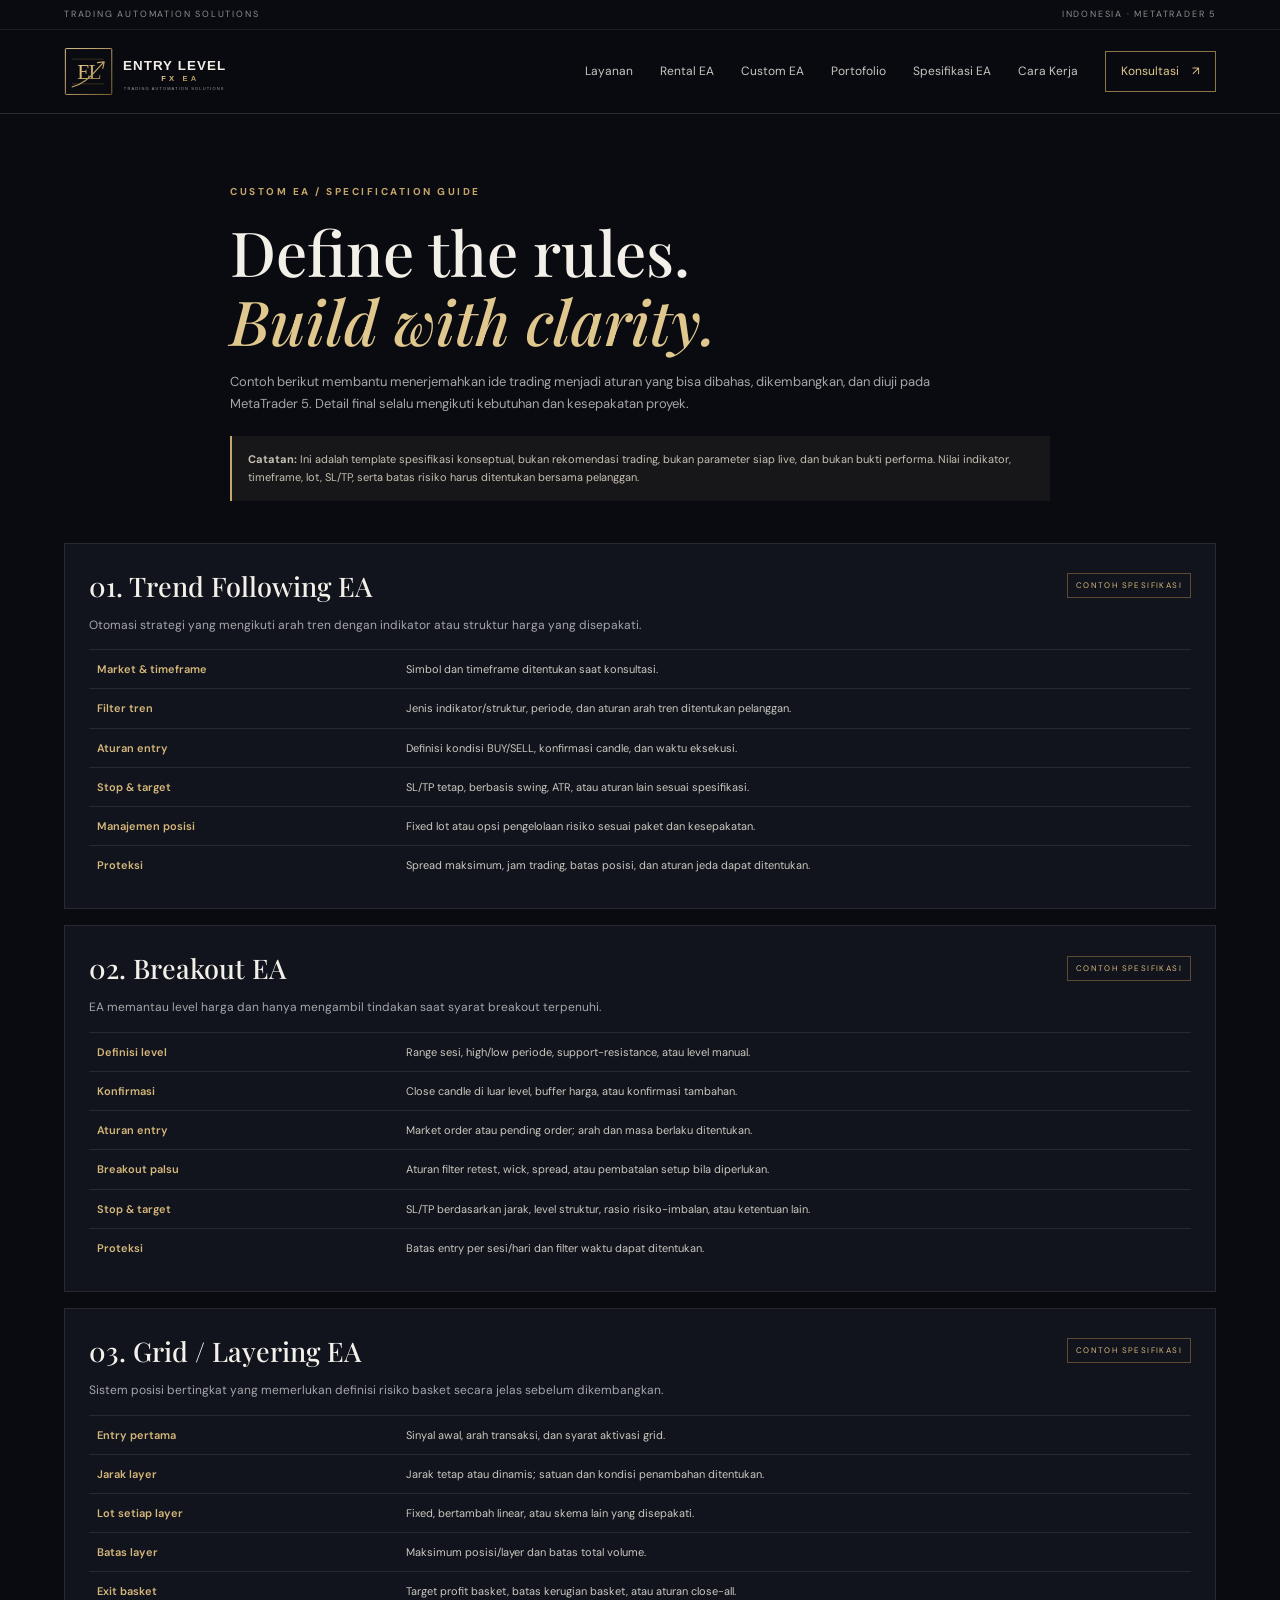
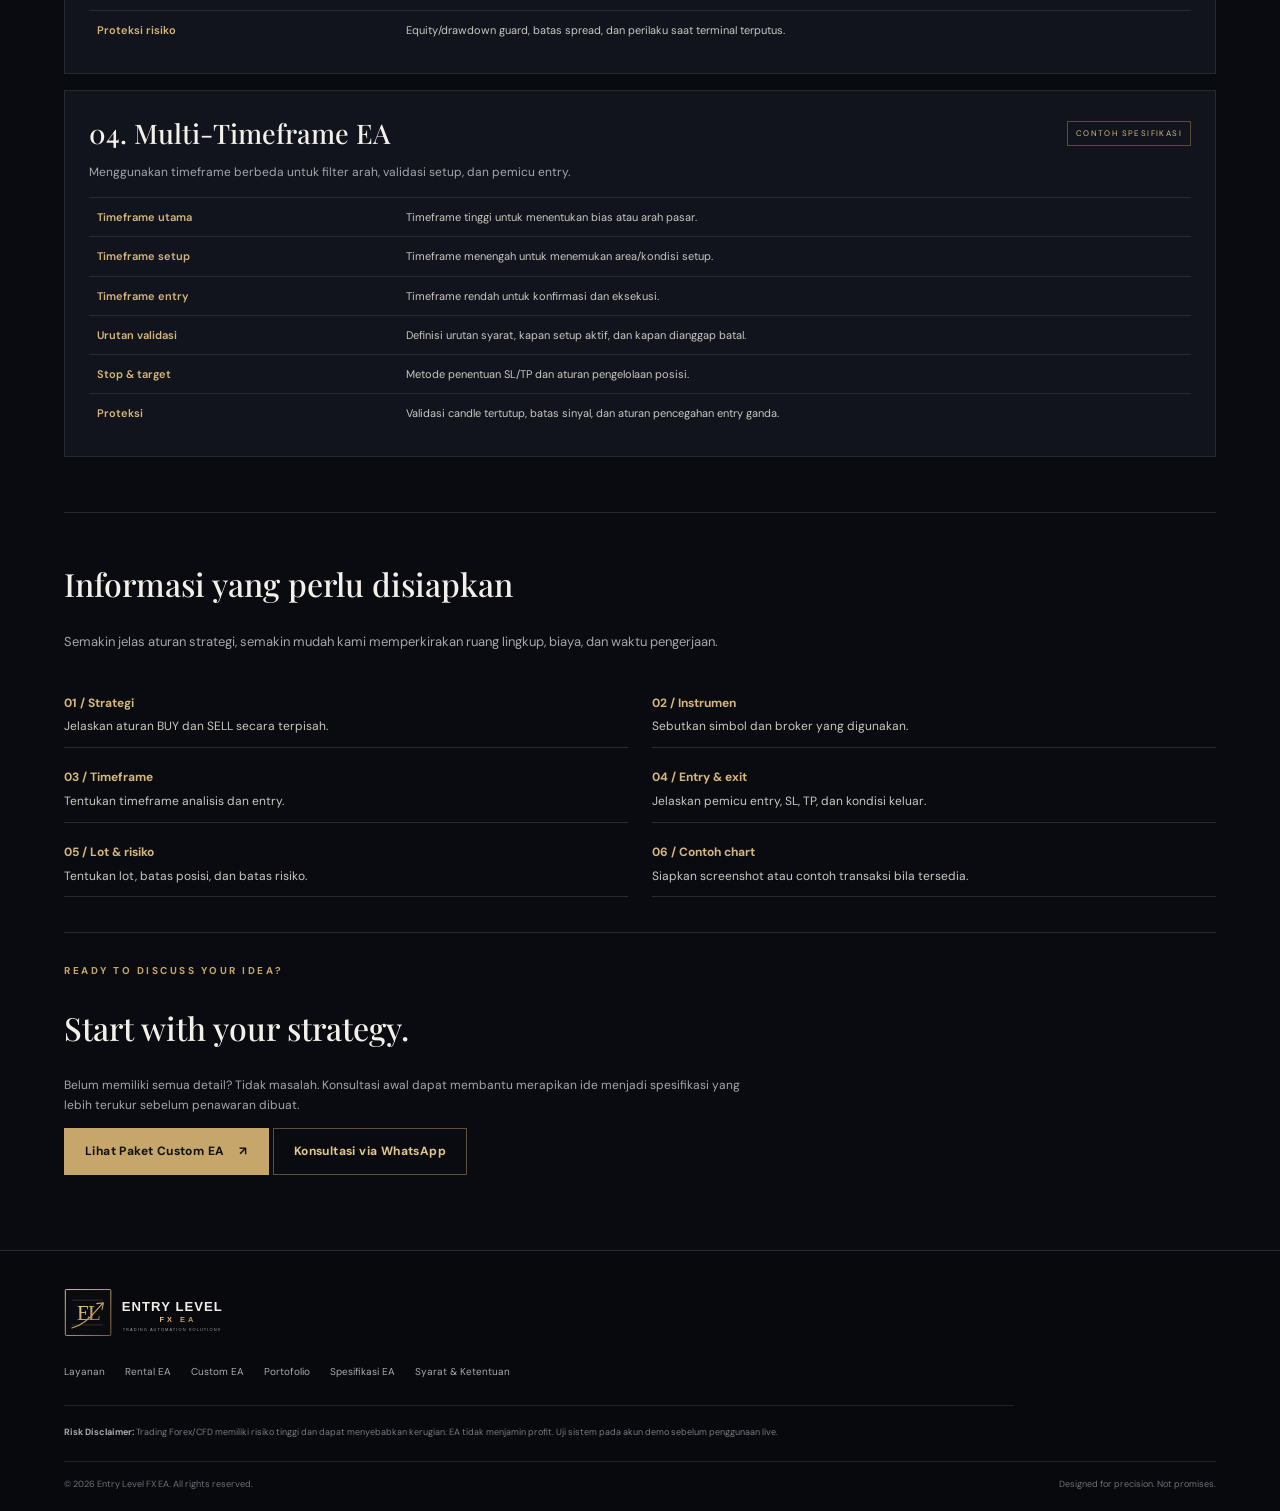
==== ea-specifications.html @ 83cc4fd0 "Add Custom EA specification guide" ====
<!doctype html>
<html lang="id">
<head>
<meta charset="utf-8"><meta name="viewport" content="width=device-width, initial-scale=1">
<meta name="theme-color" content="#0a0b10">
<title>Contoh Spesifikasi EA MT5 | Entry Level FX EA</title>
<meta name="description" content="Pelajari contoh spesifikasi strategi Expert Advisor MT5 dan informasi yang perlu disiapkan sebelum konsultasi pengembangan EA custom.">
<meta name="robots" content="index,follow">
<link rel="canonical" href="https://inioza013.github.io/entry-level-fx-ea/ea-specifications.html">
<meta property="og:title" content="Contoh Spesifikasi EA MT5 | Entry Level FX EA">
<meta property="og:description" content="Panduan ringkas menyusun aturan entry, exit, risiko, dan parameter EA custom.">
<link rel="icon" href="favicon.svg" type="image/svg+xml"><link rel="stylesheet" href="styles.css">
<style>
.spec-hero{padding:70px 0 42px;max-width:820px}.spec-hero h1{font:500 clamp(38px,5vw,62px)/1.12 "Playfair Display",serif;margin:16px 0}.spec-hero h1 em{color:var(--gold2);font-weight:500}.spec-hero p,.spec-intro p{color:var(--muted);font-size:13px;max-width:720px}
.spec-note{margin-top:22px;padding:14px 16px;border-left:2px solid var(--gold);background:#17171a;color:#c8c1b2;font-size:11px}
.spec-list{display:grid;gap:16px;padding-bottom:55px}.spec-card{border:1px solid var(--line);background:var(--panel);padding:24px}.spec-head{display:flex;justify-content:space-between;gap:12px;align-items:center;flex-wrap:wrap}.spec-head h2{font:500 27px "Playfair Display",serif;margin:0}.spec-tag{font-size:8px;letter-spacing:1.4px;border:1px solid #5c4b32;padding:5px 8px;color:#d6b77b}.spec-card>p{font-size:12px;color:var(--muted)}.spec-table{width:100%;border-collapse:collapse;margin-top:14px;font-size:11px}.spec-table th,.spec-table td{border-top:1px solid var(--line);padding:10px 8px;text-align:left;vertical-align:top}.spec-table th{width:28%;font-weight:600;color:#d6b77b}.spec-table td{color:#cbc8c0}.spec-intro{padding:22px 0 18px;border-top:1px solid var(--line)}.spec-intro h2{font:500 32px "Playfair Display",serif}.spec-check{display:grid;grid-template-columns:repeat(2,minmax(0,1fr));gap:10px 24px;padding:0 0 35px}.spec-check div{font-size:12px;color:#cbc8c0;padding:10px 0;border-bottom:1px solid var(--line)}.spec-check b{color:#d6b77b;display:block;margin-bottom:4px}.spec-cta{padding:30px 0 75px;border-top:1px solid var(--line)}.spec-cta h2{font:500 32px "Playfair Display",serif}.spec-cta p{font-size:12px;color:var(--muted);max-width:680px}
@media(max-width:680px){.spec-hero{padding:48px 0 30px}.spec-card{padding:18px}.spec-head h2{font-size:23px}.spec-check{grid-template-columns:1fr}.spec-table th{width:34%}}
</style>
</head>
<body>
<div class="topline"><span>TRADING AUTOMATION SOLUTIONS</span><span>INDONESIA · METATRADER 5</span></div>
<header class="site-header">
<a class="brand" href="index.html#home" aria-label="Entry Level FX EA home"><img class="brand-logo" src="logo.svg" alt="Entry Level FX EA — Trading Automation Solutions"></a>
<button class="menu-toggle" id="menuToggle" aria-label="Buka navigasi" aria-expanded="false">☰</button>
<nav id="mainNav"><a href="index.html#services">Layanan</a><a href="index.html#rental">Rental EA</a><a href="index.html#custom">Custom EA</a><a href="portfolio.html">Portofolio</a><a href="ea-specifications.html" aria-current="page">Spesifikasi EA</a><a href="index.html#process">Cara Kerja</a><a class="nav-cta" href="index.html#contact">Konsultasi <span>↗</span></a></nav>
</header>
<main>
<section class="section-wrap spec-hero"><div class="eyebrow">CUSTOM EA / SPECIFICATION GUIDE</div><h1>Define the rules.<br><em>Build with clarity.</em></h1><p>Contoh berikut membantu menerjemahkan ide trading menjadi aturan yang bisa dibahas, dikembangkan, dan diuji pada MetaTrader 5. Detail final selalu mengikuti kebutuhan dan kesepakatan proyek.</p><div class="spec-note"><b>Catatan:</b> Ini adalah template spesifikasi konseptual, bukan rekomendasi trading, bukan parameter siap live, dan bukan bukti performa. Nilai indikator, timeframe, lot, SL/TP, serta batas risiko harus ditentukan bersama pelanggan.</div></section>
<section class="section-wrap spec-list">
<article class="spec-card"><div class="spec-head"><h2>01. Trend Following EA</h2><span class="spec-tag">CONTOH SPESIFIKASI</span></div><p>Otomasi strategi yang mengikuti arah tren dengan indikator atau struktur harga yang disepakati.</p><table class="spec-table"><tr><th>Market & timeframe</th><td>Simbol dan timeframe ditentukan saat konsultasi.</td></tr><tr><th>Filter tren</th><td>Jenis indikator/struktur, periode, dan aturan arah tren ditentukan pelanggan.</td></tr><tr><th>Aturan entry</th><td>Definisi kondisi BUY/SELL, konfirmasi candle, dan waktu eksekusi.</td></tr><tr><th>Stop & target</th><td>SL/TP tetap, berbasis swing, ATR, atau aturan lain sesuai spesifikasi.</td></tr><tr><th>Manajemen posisi</th><td>Fixed lot atau opsi pengelolaan risiko sesuai paket dan kesepakatan.</td></tr><tr><th>Proteksi</th><td>Spread maksimum, jam trading, batas posisi, dan aturan jeda dapat ditentukan.</td></tr></table></article>
<article class="spec-card"><div class="spec-head"><h2>02. Breakout EA</h2><span class="spec-tag">CONTOH SPESIFIKASI</span></div><p>EA memantau level harga dan hanya mengambil tindakan saat syarat breakout terpenuhi.</p><table class="spec-table"><tr><th>Definisi level</th><td>Range sesi, high/low periode, support-resistance, atau level manual.</td></tr><tr><th>Konfirmasi</th><td>Close candle di luar level, buffer harga, atau konfirmasi tambahan.</td></tr><tr><th>Aturan entry</th><td>Market order atau pending order; arah dan masa berlaku ditentukan.</td></tr><tr><th>Breakout palsu</th><td>Aturan filter retest, wick, spread, atau pembatalan setup bila diperlukan.</td></tr><tr><th>Stop & target</th><td>SL/TP berdasarkan jarak, level struktur, rasio risiko-imbalan, atau ketentuan lain.</td></tr><tr><th>Proteksi</th><td>Batas entry per sesi/hari dan filter waktu dapat ditentukan.</td></tr></table></article>
<article class="spec-card"><div class="spec-head"><h2>03. Grid / Layering EA</h2><span class="spec-tag">CONTOH SPESIFIKASI</span></div><p>Sistem posisi bertingkat yang memerlukan definisi risiko basket secara jelas sebelum dikembangkan.</p><table class="spec-table"><tr><th>Entry pertama</th><td>Sinyal awal, arah transaksi, dan syarat aktivasi grid.</td></tr><tr><th>Jarak layer</th><td>Jarak tetap atau dinamis; satuan dan kondisi penambahan ditentukan.</td></tr><tr><th>Lot setiap layer</th><td>Fixed, bertambah linear, atau skema lain yang disepakati.</td></tr><tr><th>Batas layer</th><td>Maksimum posisi/layer dan batas total volume.</td></tr><tr><th>Exit basket</th><td>Target profit basket, batas kerugian basket, atau aturan close-all.</td></tr><tr><th>Proteksi risiko</th><td>Equity/drawdown guard, batas spread, dan perilaku saat terminal terputus.</td></tr></table></article>
<article class="spec-card"><div class="spec-head"><h2>04. Multi-Timeframe EA</h2><span class="spec-tag">CONTOH SPESIFIKASI</span></div><p>Menggunakan timeframe berbeda untuk filter arah, validasi setup, dan pemicu entry.</p><table class="spec-table"><tr><th>Timeframe utama</th><td>Timeframe tinggi untuk menentukan bias atau arah pasar.</td></tr><tr><th>Timeframe setup</th><td>Timeframe menengah untuk menemukan area/kondisi setup.</td></tr><tr><th>Timeframe entry</th><td>Timeframe rendah untuk konfirmasi dan eksekusi.</td></tr><tr><th>Urutan validasi</th><td>Definisi urutan syarat, kapan setup aktif, dan kapan dianggap batal.</td></tr><tr><th>Stop & target</th><td>Metode penentuan SL/TP dan aturan pengelolaan posisi.</td></tr><tr><th>Proteksi</th><td>Validasi candle tertutup, batas sinyal, dan aturan pencegahan entry ganda.</td></tr></table></article>
</section>
<section class="section-wrap spec-intro"><h2>Informasi yang perlu disiapkan</h2><p>Semakin jelas aturan strategi, semakin mudah kami memperkirakan ruang lingkup, biaya, dan waktu pengerjaan.</p></section>
<section class="section-wrap spec-check"><div><b>01 / Strategi</b>Jelaskan aturan BUY dan SELL secara terpisah.</div><div><b>02 / Instrumen</b>Sebutkan simbol dan broker yang digunakan.</div><div><b>03 / Timeframe</b>Tentukan timeframe analisis dan entry.</div><div><b>04 / Entry & exit</b>Jelaskan pemicu entry, SL, TP, dan kondisi keluar.</div><div><b>05 / Lot & risiko</b>Tentukan lot, batas posisi, dan batas risiko.</div><div><b>06 / Contoh chart</b>Siapkan screenshot atau contoh transaksi bila tersedia.</div></section>
<section class="section-wrap spec-cta"><div class="eyebrow">READY TO DISCUSS YOUR IDEA?</div><h2>Start with your strategy.</h2><p>Belum memiliki semua detail? Tidak masalah. Konsultasi awal dapat membantu merapikan ide menjadi spesifikasi yang lebih terukur sebelum penawaran dibuat.</p><a class="button button-gold" href="index.html#custom">Lihat Paket Custom EA <span>↗</span></a> <a class="button button-outline" href="https://wa.me/6289532869545?text=Halo%20Entry%20Level%20FX%20EA%2C%20saya%20ingin%20konsultasi%20spesifikasi%20Custom%20EA." target="_blank" rel="noopener">Konsultasi via WhatsApp</a></section>
</main>
<footer class="site-footer"><div class="footer-brand"><img class="footer-logo" src="logo.svg" alt="Entry Level FX EA"></div><div class="footer-links"><a href="index.html#services">Layanan</a><a href="index.html#rental">Rental EA</a><a href="index.html#custom">Custom EA</a><a href="portfolio.html">Portofolio</a><a href="ea-specifications.html">Spesifikasi EA</a><a href="terms.html">Syarat &amp; Ketentuan</a></div><p class="risk-disclaimer"><b>Risk Disclaimer:</b> Trading Forex/CFD memiliki risiko tinggi dan dapat menyebabkan kerugian. EA tidak menjamin profit. Uji sistem pada akun demo sebelum penggunaan live.</p><div class="footer-bottom"><span>© <span id="year"></span> Entry Level FX EA. All rights reserved.</span><span>Designed for precision. Not promises.</span></div></footer>
<script src="script.js"></script>
</body></html>
---- styles.css ----
@import url('https://fonts.googleapis.com/css2?family=DM+Sans:wght@400;500;600;700&family=Playfair+Display:ital,wght@0,500;0,600;0,700;1,500;1,600&display=swap');
:root{--bg:#0a0b10;--panel:#11141c;--panel2:#151923;--text:#f3f0e9;--muted:#a6a6aa;--gold:#c6a66a;--gold2:#e0c78e;--line:#282a32;--white:#fff;--max:1180px}
*{box-sizing:border-box}html{scroll-behavior:smooth;scroll-padding-top:95px}body{margin:0;background:var(--bg);color:var(--text);font-family:"DM Sans",Arial,sans-serif;line-height:1.65}a{color:inherit;text-decoration:none}.topline{height:30px;padding:0 max(5vw,24px);display:flex;justify-content:space-between;align-items:center;border-bottom:1px solid #1d1e24;color:#8d8d92;font-size:9px;letter-spacing:1.8px}.site-header{height:84px;display:flex;align-items:center;justify-content:space-between;padding:0 max(5vw,24px);border-bottom:1px solid var(--line);position:sticky;top:0;background:rgba(10,11,16,.93);backdrop-filter:blur(14px);z-index:50}.brand{display:flex;align-items:center;gap:12px}.brand-mark{width:42px;height:42px;border:1px solid var(--gold);display:grid;place-items:center;color:var(--gold2);font-family:"Playfair Display",serif;font-size:21px}.brand-name{display:flex;flex-direction:column;line-height:1.2;letter-spacing:1.4px}.brand-name strong{font-size:13px}.brand-name small{font-size:10px;color:var(--gold);letter-spacing:3px;margin-top:4px}.site-header nav{display:flex;align-items:center;gap:27px;font-size:12px;color:#c7c5c0}.site-header nav a:hover{color:var(--gold2)}.nav-cta{border:1px solid #8c744b;padding:10px 15px;color:var(--gold2)!important}.nav-cta span{margin-left:10px}.menu-toggle{display:none;background:none;border:1px solid var(--line);color:var(--gold);font-size:22px;padding:6px 11px}.section-wrap{width:min(var(--max),90%);margin:0 auto}.hero{min-height:610px;display:grid;grid-template-columns:1.02fr .98fr;align-items:center;gap:30px;padding:65px 0 72px}.eyebrow{font-size:10px;letter-spacing:2.5px;color:var(--gold);font-weight:700}.eyebrow-line{display:inline-block;width:26px;height:1px;background:var(--gold);vertical-align:middle;margin-right:10px}.hero h1,.section-heading h2,.custom-copy h2,.contact-cta h2{font-family:"Playfair Display",serif;font-weight:500;letter-spacing:-1.5px;line-height:1.12}.hero h1{font-size:clamp(48px,6vw,76px);margin:24px 0}.hero h1 em,.section-heading h2 em,.custom-copy h2 em,.contact-cta h2 em{color:var(--gold2);font-weight:500}.hero-lead{color:#b5b5ba;max-width:500px;font-size:16px}.hero-actions{display:flex;gap:13px;margin:30px 0}.button{display:inline-flex;align-items:center;justify-content:center;gap:15px;padding:13px 20px;font-size:12px;font-weight:700;letter-spacing:.4px;border:1px solid transparent;cursor:pointer;transition:.2s}.button:hover{transform:translateY(-2px)}.button-gold{background:var(--gold);color:#111}.button-gold:hover{background:var(--gold2)}.button-outline{border-color:#5e5038;color:var(--gold2);background:transparent}.button-outline:hover{border-color:var(--gold)}.hero-footnote{font-size:10px;color:#8e8f95;letter-spacing:.4px}.status-dot{display:inline-block;width:7px;height:7px;border-radius:50%;background:#7da58b;margin-right:7px}.hero-art{position:relative;min-height:400px;display:grid;place-items:center}.art-glow{position:absolute;width:360px;height:360px;background:radial-gradient(circle,rgba(198,166,106,.12),transparent 70%);filter:blur(8px)}.chart-card{width:100%;max-width:520px;position:relative;border:1px solid #33323a;background:linear-gradient(145deg,#141720,#0d1016);padding:22px 24px;box-shadow:0 25px 80px #0008;transform:rotate(-1deg)}.chart-top,.chart-bottom{display:flex;justify-content:space-between;font-size:8px;letter-spacing:1.5px;color:#8c8e95}.chart-live{color:#8ea990}.chart-value{font-size:22px;margin:15px 0 0;font-family:"Playfair Display",serif}.chart-value b{float:right;font-size:11px;color:var(--gold);font-family:"DM Sans",sans-serif}.chart-svg{width:100%;margin:10px 0}.grid-lines{stroke:#282b33;stroke-width:1}.chart-bottom{border-top:1px solid #2b2d35;padding-top:12px}.floating-note{position:absolute;bottom:35px;left:-18px;background:#171a22;border:1px solid #38343a;padding:13px 16px;display:flex;gap:12px;align-items:center;box-shadow:0 15px 40px #0007}.note-icon{color:var(--gold);font-size:22px}.floating-note b,.floating-note small{display:block}.floating-note b{font-size:11px}.floating-note small{font-size:9px;color:#9a9ba2}.hero-index{position:absolute;right:8px;top:-24px;z-index:3;padding:6px 10px;font-size:9px;line-height:1.4;letter-spacing:2px;color:#b9a47d;background:rgba(17,20,28,.96);border:1px solid #38343a;border-radius:2px;}.trust-strip{display:flex;justify-content:center;gap:clamp(25px,7vw,90px);padding:23px 20px;border-top:1px solid var(--line);border-bottom:1px solid var(--line);font-size:11px;color:#c1bdb5;letter-spacing:.6px}.trust-strip span{color:var(--gold);margin-right:9px}.section{padding:100px 0}.section-heading{display:flex;justify-content:space-between;align-items:end;gap:35px;margin-bottom:40px}.section-heading h2,.custom-copy h2,.contact-cta h2{font-size:clamp(38px,4.5vw,56px);margin:15px 0 0}.section-heading>p{max-width:390px;color:var(--muted);font-size:13px;margin:0 0 8px}.service-grid{display:grid;grid-template-columns:1fr 1fr;gap:18px}.service-card{position:relative;background:var(--panel);border:1px solid var(--line);padding:32px;min-height:360px}.service-card.featured{border-color:#66553b;background:linear-gradient(140deg,#171923,#11141b)}.card-number{font-size:9px;color:var(--gold);letter-spacing:2px}.service-icon{position:absolute;right:30px;top:25px;color:var(--gold);font-size:25px}.service-card h3{font-family:"Playfair Display",serif;font-size:28px;font-weight:500;margin:25px 0 10px}.service-card p{color:var(--muted);font-size:13px;max-width:450px}.service-card ul{padding-left:18px;color:#c8c7c2;font-size:12px;line-height:2}.service-card li::marker{color:var(--gold)}.text-link{display:inline-block;color:var(--gold2);font-size:11px;margin-top:14px}.text-link span{margin-left:10px}.rental-section{padding-top:60px}.product-card{display:grid;grid-template-columns:.9fr 1.1fr;border:1px solid var(--line);background:var(--panel)}.product-visual{min-height:350px;position:relative;overflow:hidden;background:radial-gradient(ellipse at 50% 45%,#332c1d 0,#171720 35%,#0d1017 75%);display:flex;flex-direction:column;justify-content:space-between;padding:25px}.product-label,.product-caption{font-size:9px;letter-spacing:2px;color:#bda16b}.product-symbol{font-family:"Playfair Display",serif;font-size:clamp(45px,6vw,70px);color:#e3d2ae;position:absolute;top:38%;left:50%;transform:translate(-50%,-50%);white-space:nowrap}.product-symbol span{font-size:.45em;color:var(--gold);letter-spacing:3px}.product-gridline{position:absolute;inset:20% 0;background:repeating-linear-gradient(0deg,transparent,transparent 39px,#ffffff09 40px),repeating-linear-gradient(90deg,transparent,transparent 39px,#ffffff08 40px)}.product-info{padding:35px}.product-status{font-size:9px;letter-spacing:1.8px;color:#b7a17a}.gold-dot{background:var(--gold)}.product-info h3{font-family:"Playfair Display",serif;font-size:31px;font-weight:500;line-height:1.15;margin:15px 0 6px}.product-version{font-size:9px;letter-spacing:1.8px;color:var(--gold)}.product-info>p:not(.product-version){color:var(--muted);font-size:13px}.feature-tags{display:flex;flex-wrap:wrap;gap:7px;margin:20px 0}.feature-tags span{border:1px solid #38333a;padding:5px 8px;font-size:8px;letter-spacing:1px;color:#c9b78e}.product-note{border-left:2px solid var(--gold);padding:9px 12px;background:#1b1a1a;color:#c7b99b;font-size:10px;margin:18px 0}.catalog-note{display:flex;gap:15px;align-items:center;border:1px dashed #38343a;padding:18px 22px;margin-top:18px}.catalog-note>span{font-size:25px;color:var(--gold)}.catalog-note b{font-size:12px}.catalog-note p{margin:3px 0 0;font-size:11px;color:var(--muted)}.custom-section{padding-top:70px}.custom-panel{display:grid;grid-template-columns:1.2fr .8fr;background:linear-gradient(125deg,#171922,#101219);border:1px solid #35313a}.custom-copy{padding:45px}.custom-copy h2{margin-bottom:20px}.custom-copy>p{color:var(--muted);font-size:13px;max-width:500px}.custom-points{font-size:11px;line-height:2.4;color:#d1cdc4;margin:25px 0}.custom-points span{color:var(--gold);margin-right:8px}.custom-side{padding:40px;border-left:1px solid #34313a;background:#0e1118}.side-label{font-size:9px;letter-spacing:2px;color:var(--gold);margin-bottom:25px}.process-mini{display:flex;align-items:center;gap:15px;border-bottom:1px solid #292b33;padding:17px 0}.process-mini>span{font-family:"Playfair Display",serif;font-size:20px;color:var(--gold)}.process-mini b,.process-mini small{display:block}.process-mini b{font-size:12px}.process-mini small{font-size:10px;color:#92939a}.brief-box{margin-top:22px;padding:35px;background:#11141c;border:1px solid var(--line);display:grid;grid-template-columns:.8fr 1.2fr;gap:30px}.brief-box h3{font-family:"Playfair Display",serif;font-size:27px;font-weight:500;margin:12px 0}.brief-box p{font-size:11px;color:var(--muted)}form{display:grid;grid-template-columns:1fr 1fr;gap:13px}label{display:flex;flex-direction:column;gap:6px;font-size:10px;color:#c8c5bd;letter-spacing:.4px}.full{grid-column:1/-1}input,select,textarea{width:100%;background:#0a0c12;border:1px solid #30323b;padding:11px;color:#eee;font:inherit;font-size:12px;border-radius:0}input:focus,select:focus,textarea:focus{outline:1px solid var(--gold)}textarea{resize:vertical}.steps-grid{display:grid;grid-template-columns:repeat(4,1fr);border:1px solid var(--line)}.steps-grid>div{padding:25px;border-right:1px solid var(--line)}.steps-grid>div:last-child{border-right:0}.steps-grid span{font-size:10px;color:var(--gold);letter-spacing:2px}.steps-grid h3{font-family:"Playfair Display",serif;font-size:23px;font-weight:500;margin:15px 0 5px}.steps-grid p{font-size:11px;color:var(--muted)}.faq-section{padding-top:70px}.faq-list{border-top:1px solid var(--line)}details{border-bottom:1px solid var(--line);padding:17px 0}summary{cursor:pointer;list-style:none;display:flex;justify-content:space-between;font-size:13px}summary::-webkit-details-marker{display:none}summary span{color:var(--gold);font-size:20px}details p{color:var(--muted);font-size:12px;max-width:760px}.contact-cta{text-align:center;padding:75px 20px;margin-bottom:70px;border:1px solid #4a3e2c;background:radial-gradient(ellipse at center,#1b1a18,#0e1016 65%)}.contact-cta h2{margin:15px 0}.contact-cta p{font-size:13px;color:var(--muted);margin:20px auto 25px}.contact-small{font-size:9px;color:#777982;margin-top:15px}.site-footer{padding:35px max(5vw,24px) 20px;border-top:1px solid var(--line);background:#08090d}.footer-brand{display:flex;align-items:center;gap:12px}.footer-brand b,.footer-brand small{display:block}.footer-brand b{font-size:12px;letter-spacing:1px}.footer-brand small{font-size:8px;letter-spacing:2px;color:var(--gold);margin-top:4px}.footer-links{display:flex;gap:20px;font-size:10px;color:#aaa;margin:25px 0}.risk-disclaimer{max-width:950px;font-size:9px;color:#777b84;line-height:1.8;border-top:1px solid #202127;padding-top:18px}.risk-disclaimer b{color:#aaa}.footer-bottom{display:flex;justify-content:space-between;border-top:1px solid #202127;padding-top:15px;margin-top:20px;font-size:9px;color:#6e7078}
@media(max-width:900px){.site-header nav{gap:15px}.site-header nav a{font-size:11px}.hero{grid-template-columns:1fr;padding:55px 0}.hero-art{min-height:330px}.hero-copy{max-width:650px}.section-heading{align-items:start;flex-direction:column}.section-heading>p{max-width:650px}.custom-panel{grid-template-columns:1fr}.custom-side{border-left:0;border-top:1px solid #34313a}.brief-box{grid-template-columns:1fr}.product-card{grid-template-columns:1fr}.product-visual{min-height:260px}}
@media(max-width:680px){.topline{font-size:7px;letter-spacing:1px}.site-header{height:72px}.menu-toggle{display:block}.site-header nav{display:none;position:absolute;top:71px;left:0;right:0;padding:18px 5%;background:#0d0f15;border-bottom:1px solid var(--line);flex-direction:column;align-items:stretch;gap:0}.site-header nav.open{display:flex}.site-header nav a{padding:12px 0;border-bottom:1px solid #22242b}.nav-cta{margin-top:8px;text-align:center}.hero h1{font-size:48px}.hero{padding-top:45px}.hero-art{min-height:280px}.chart-card{padding:14px}.floating-note{left:0;bottom:15px}.trust-strip{flex-direction:column;gap:8px;padding:18px 7%;font-size:10px}.section{padding:65px 0}.service-grid{grid-template-columns:1fr}.service-card{padding:25px}.product-info{padding:25px}.product-info h3{font-size:26px}.custom-copy,.custom-side{padding:28px}.brief-box{padding:25px}form{grid-template-columns:1fr}.steps-grid{grid-template-columns:1fr 1fr}.steps-grid>div{border-bottom:1px solid var(--line)}.steps-grid>div:nth-child(2){border-right:0}.steps-grid>div:nth-child(3){border-bottom:0}.steps-grid>div:nth-child(4){border-bottom:0;border-right:0}.contact-cta{margin-bottom:45px}.footer-links{flex-wrap:wrap}.footer-bottom{flex-direction:column;gap:8px}.section-heading h2,.custom-copy h2,.contact-cta h2{font-size:40px}}


/* Hero chart alignment refinement */
.hero-art{
  min-width:0;
  padding:10px 8px 18px;
}
.chart-card{
  width:100%;
  max-width:520px;
  min-height:390px;
  display:flex;
  flex-direction:column;
  justify-content:space-between;
  transform:none;
  padding:24px 26px;
  margin:0 auto;
}
.chart-value{margin:16px 0 4px}
.chart-svg{
  display:block;
  width:100%;
  height:auto;
  max-height:235px;
  margin:8px 0 12px;
}
.chart-bottom{margin-top:auto}
.floating-note{
  left:0;
  bottom:4px;
}
.hero-index{right:8px;top:-20px}
@media(max-width:900px){
  .hero-art{max-width:620px;width:100%;margin:0 auto;padding:8px 10px 20px}
  .chart-card{min-height:360px}
}
@media(max-width:680px){
  .hero-art{min-height:300px;padding:8px 0 24px}
  .chart-card{min-height:300px;padding:16px}
  .chart-svg{max-height:170px}
  .floating-note{left:0;bottom:0;padding:10px 12px}
  .hero-index{right:8px;top:-16px}
}


/* Brand logo assets */
.brand-logo{display:block;width:250px;max-width:100%;height:auto}
.footer-logo{display:block;width:245px;max-width:100%;height:auto}
@media(max-width:680px){
  .brand-logo{width:205px}
  .footer-logo{width:220px}
}


/* Custom EA package pricing — scoped to the Custom EA section */
.custom-pricing-intro{margin:55px 0 22px}
.custom-pricing-intro h3{font-family:"Playfair Display",serif;font-size:clamp(25px,3vw,34px);font-weight:500;margin:10px 0}
.custom-pricing-intro>p{max-width:650px;color:var(--muted);font-size:12px;margin:0}
.custom-pricing{display:grid;grid-template-columns:repeat(3,minmax(0,1fr));gap:14px;align-items:stretch}
.pricing-card{position:relative;display:flex;flex-direction:column;padding:27px 24px;background:var(--panel);border:1px solid var(--line);min-width:0}
.pricing-card.pricing-featured{border-color:#8c744b;background:linear-gradient(150deg,#1a1b22,#11141b)}
.pricing-popular{position:absolute;right:18px;top:17px;font-size:8px;letter-spacing:1.4px;color:var(--gold2);border:1px solid #66553b;padding:5px 7px}
.pricing-card h3{font-family:"Playfair Display",serif;font-size:25px;font-weight:500;margin:18px 0 5px}
.pricing-description{font-size:11px;color:var(--muted);min-height:48px;margin:0}
.pricing-price{font-family:"Playfair Display",serif;font-size:clamp(25px,2.4vw,34px);color:var(--gold2);margin-top:20px;white-space:nowrap}
.pricing-period{font-size:8px;letter-spacing:1.5px;color:#92939a;border-bottom:1px solid var(--line);padding:0 0 17px;margin-top:3px}
.pricing-card ul{padding-left:17px;margin:18px 0 25px;color:#c8c7c2;font-size:10px;line-height:1.9;flex:1}
.pricing-card li::marker{color:var(--gold)}
.pricing-card .button{width:100%;margin-top:auto}
.custom-pricing-note{margin-top:15px;padding:14px 17px;border-left:2px solid var(--gold);background:#17171a}
.custom-pricing-note b{font-size:10px;color:#d7c39b}
.custom-pricing-note p{font-size:10px;color:var(--muted);margin:4px 0 0}
@media(max-width:900px){.custom-pricing{grid-template-columns:1fr}.pricing-description{min-height:0}.pricing-card{padding:27px}}
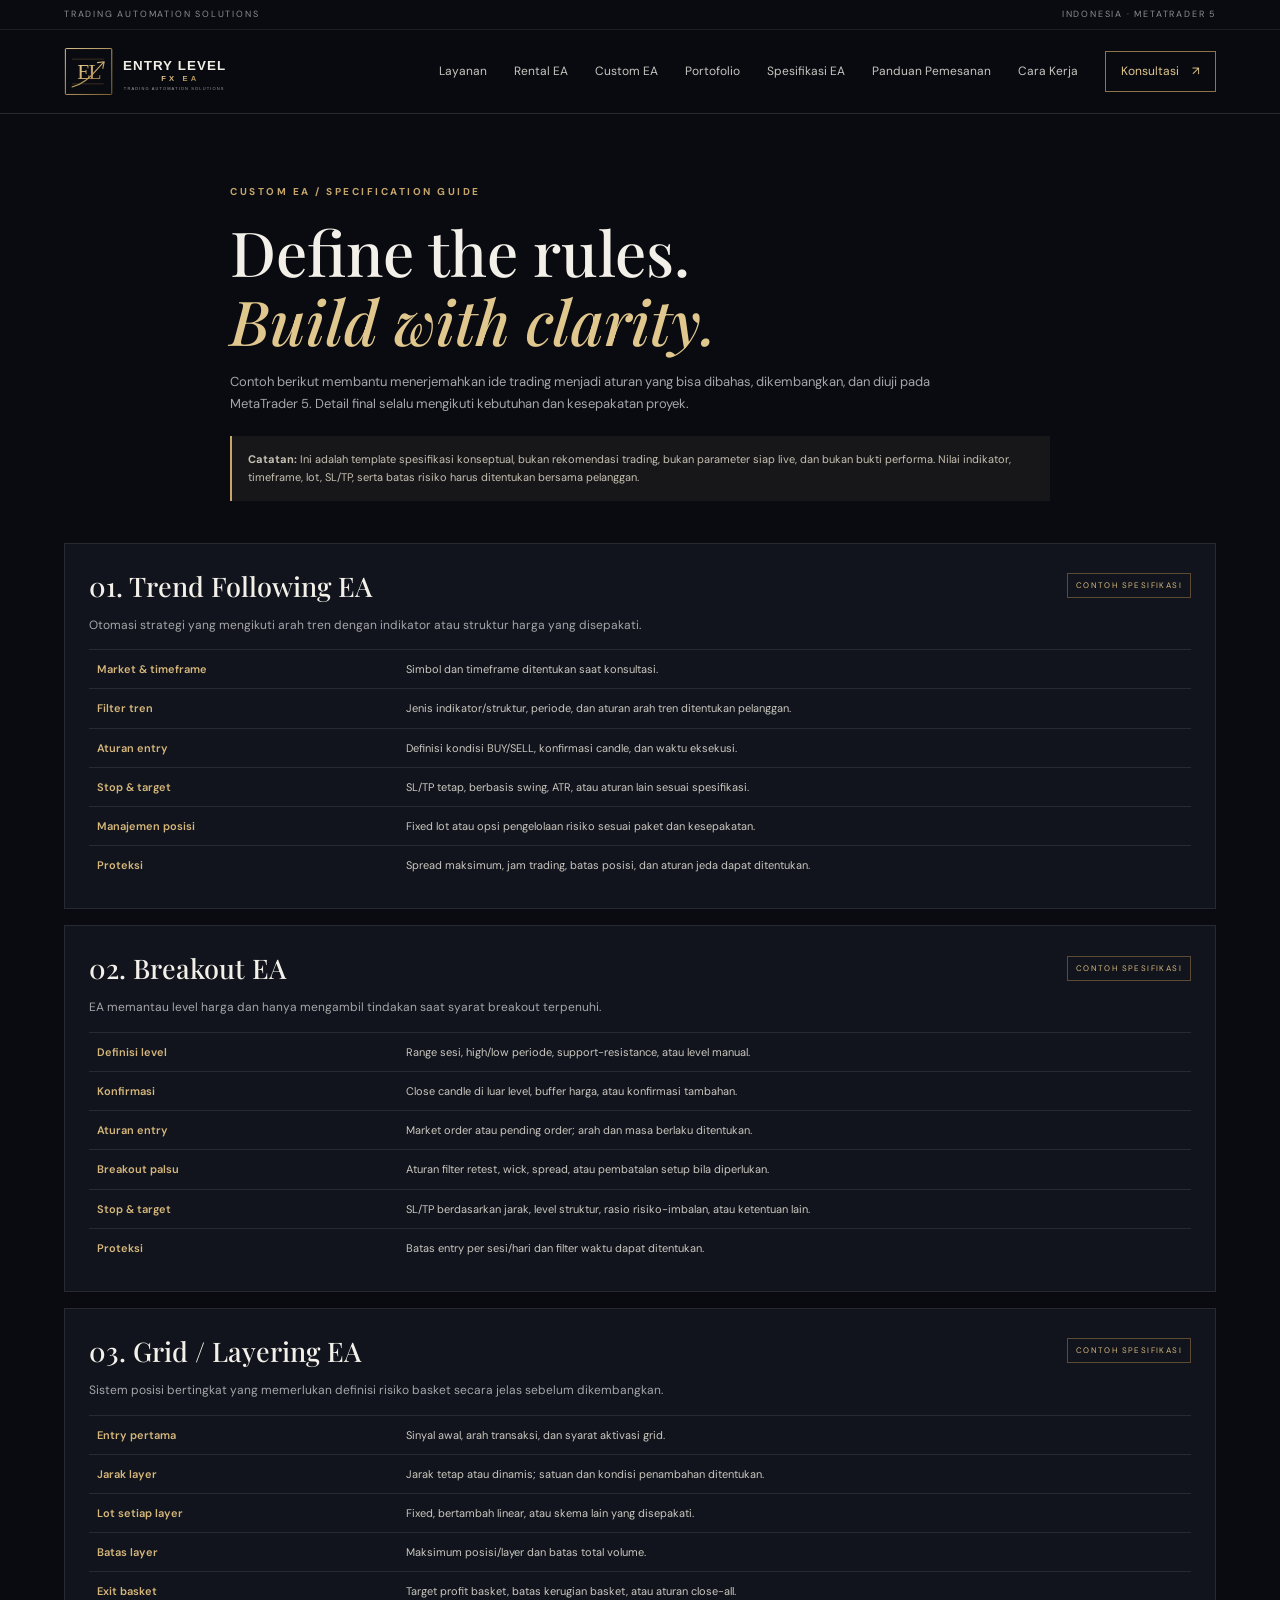
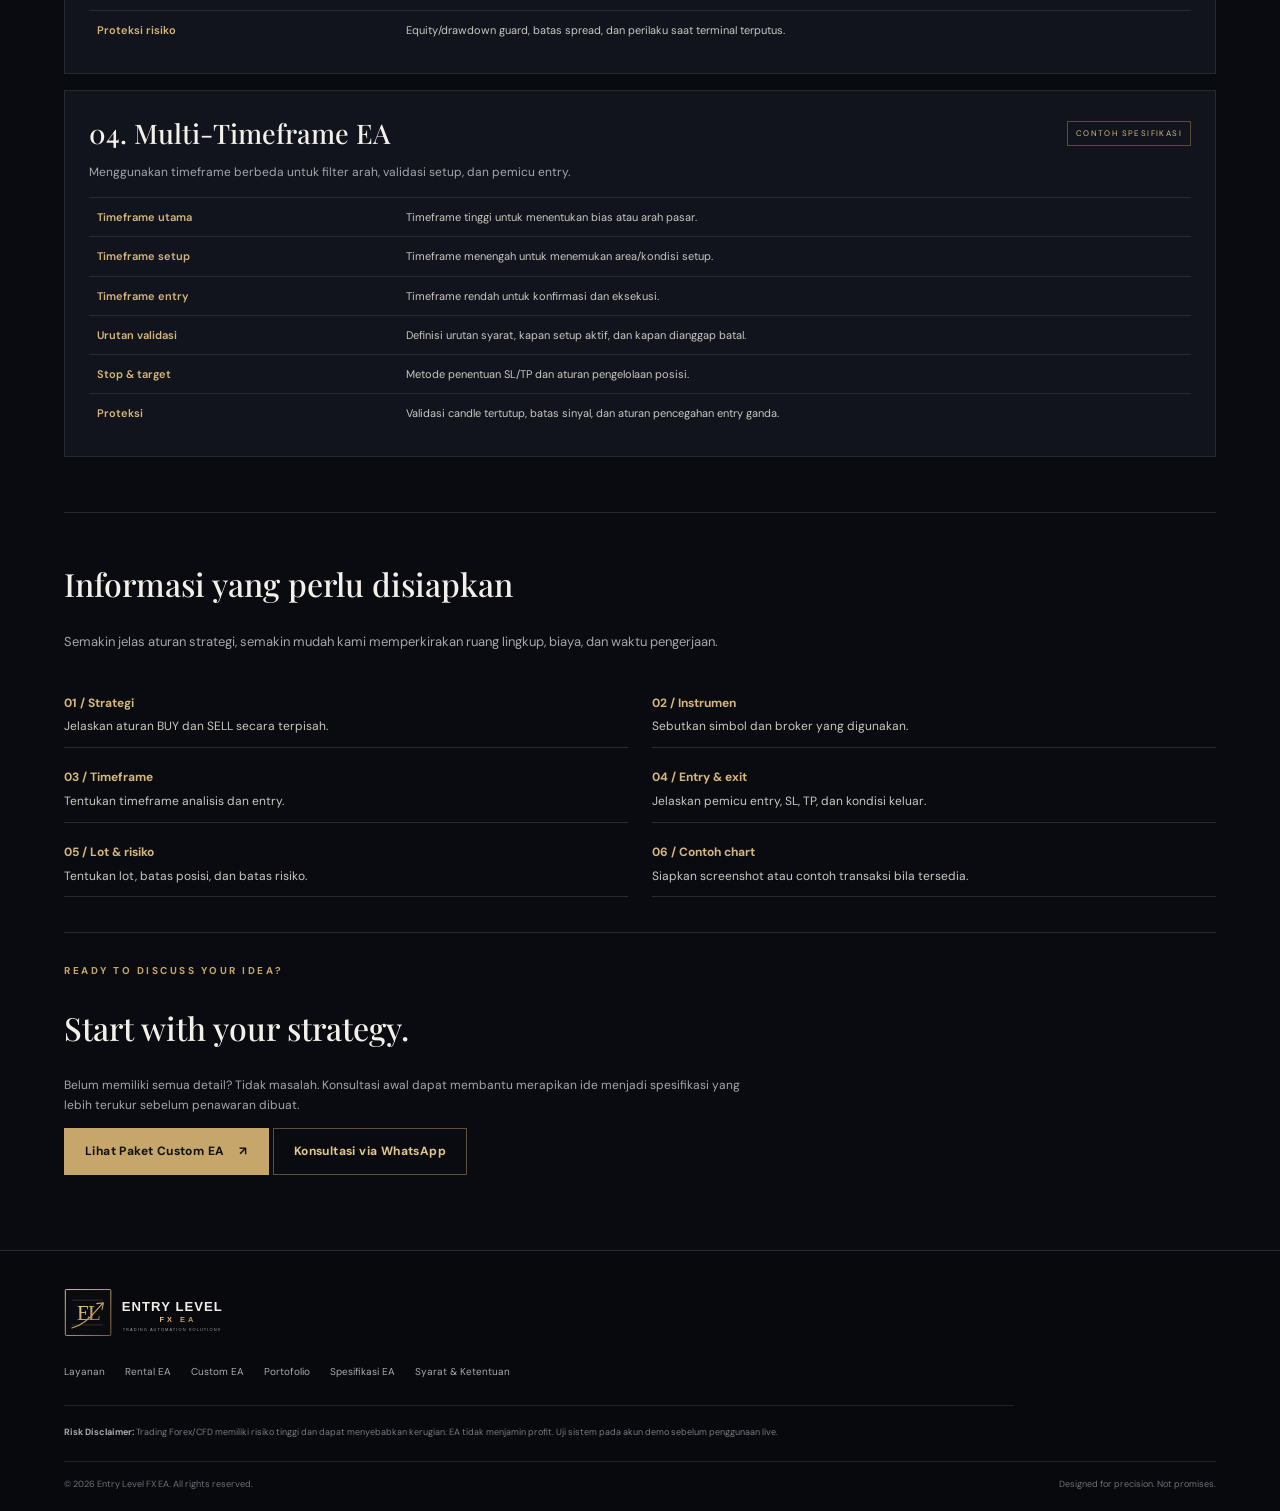
==== commit d7ceff97: "Add Custom EA ordering guide navigation" ====
--- a/ea-specifications.html
+++ b/ea-specifications.html
@@ -22,7 +22,8 @@
 <header class="site-header">
 <a class="brand" href="index.html#home" aria-label="Entry Level FX EA home"><img class="brand-logo" src="logo.svg" alt="Entry Level FX EA — Trading Automation Solutions"></a>
 <button class="menu-toggle" id="menuToggle" aria-label="Buka navigasi" aria-expanded="false">☰</button>
-<nav id="mainNav"><a href="index.html#services">Layanan</a><a href="index.html#rental">Rental EA</a><a href="index.html#custom">Custom EA</a><a href="portfolio.html">Portofolio</a><a href="ea-specifications.html" aria-current="page">Spesifikasi EA</a><a href="index.html#process">Cara Kerja</a><a class="nav-cta" href="index.html#contact">Konsultasi <span>↗</span></a></nav>
+<nav id="mainNav"><a href="index.html#services">Layanan</a><a href="index.html#rental">Rental EA</a><a href="index.html#custom">Custom EA</a><a href="portfolio.html">Portofolio</a><a href="ea-specifications.html" aria-current="page">Spesifikasi EA</a>
+      <a href="panduan-pemesanan.html">Panduan Pemesanan</a><a href="index.html#process">Cara Kerja</a><a class="nav-cta" href="index.html#contact">Konsultasi <span>↗</span></a></nav>
 </header>
 <main>
 <section class="section-wrap spec-hero"><div class="eyebrow">CUSTOM EA / SPECIFICATION GUIDE</div><h1>Define the rules.<br><em>Build with clarity.</em></h1><p>Contoh berikut membantu menerjemahkan ide trading menjadi aturan yang bisa dibahas, dikembangkan, dan diuji pada MetaTrader 5. Detail final selalu mengikuti kebutuhan dan kesepakatan proyek.</p><div class="spec-note"><b>Catatan:</b> Ini adalah template spesifikasi konseptual, bukan rekomendasi trading, bukan parameter siap live, dan bukan bukti performa. Nilai indikator, timeframe, lot, SL/TP, serta batas risiko harus ditentukan bersama pelanggan.</div></section>
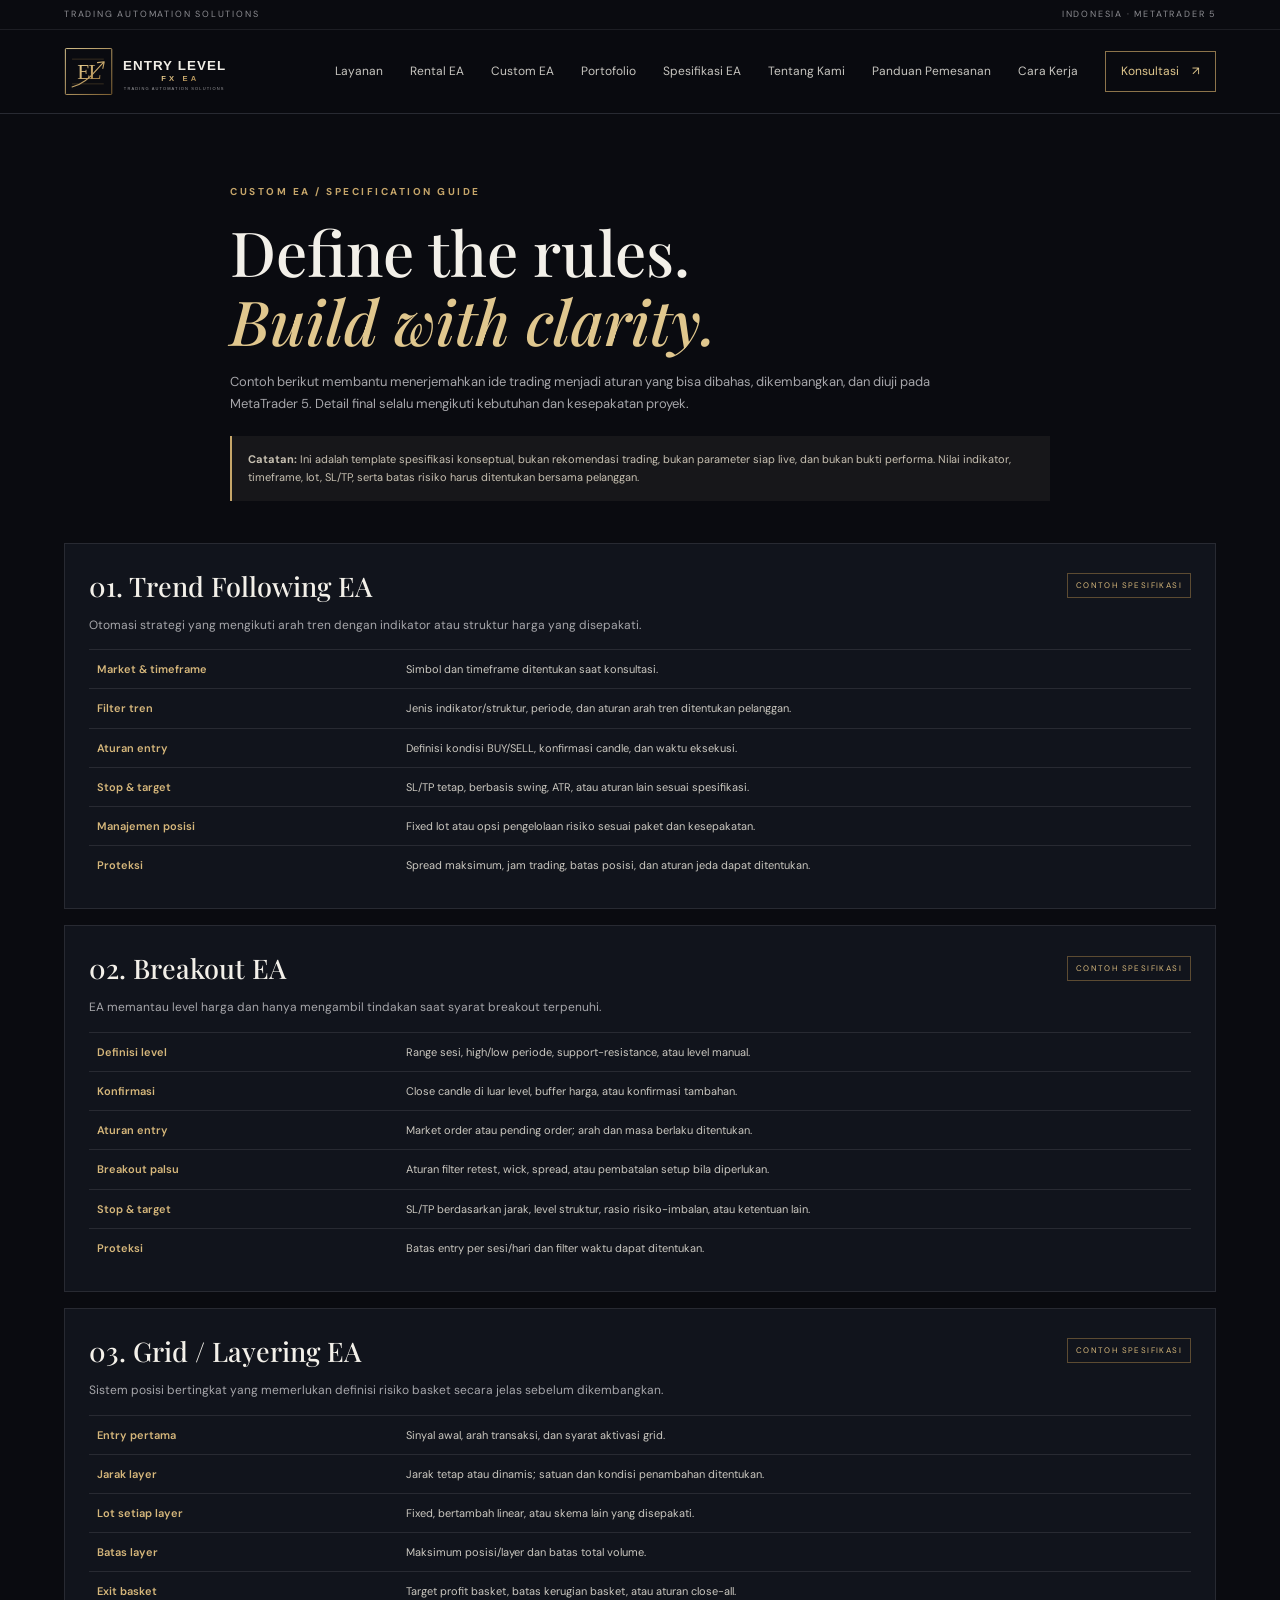
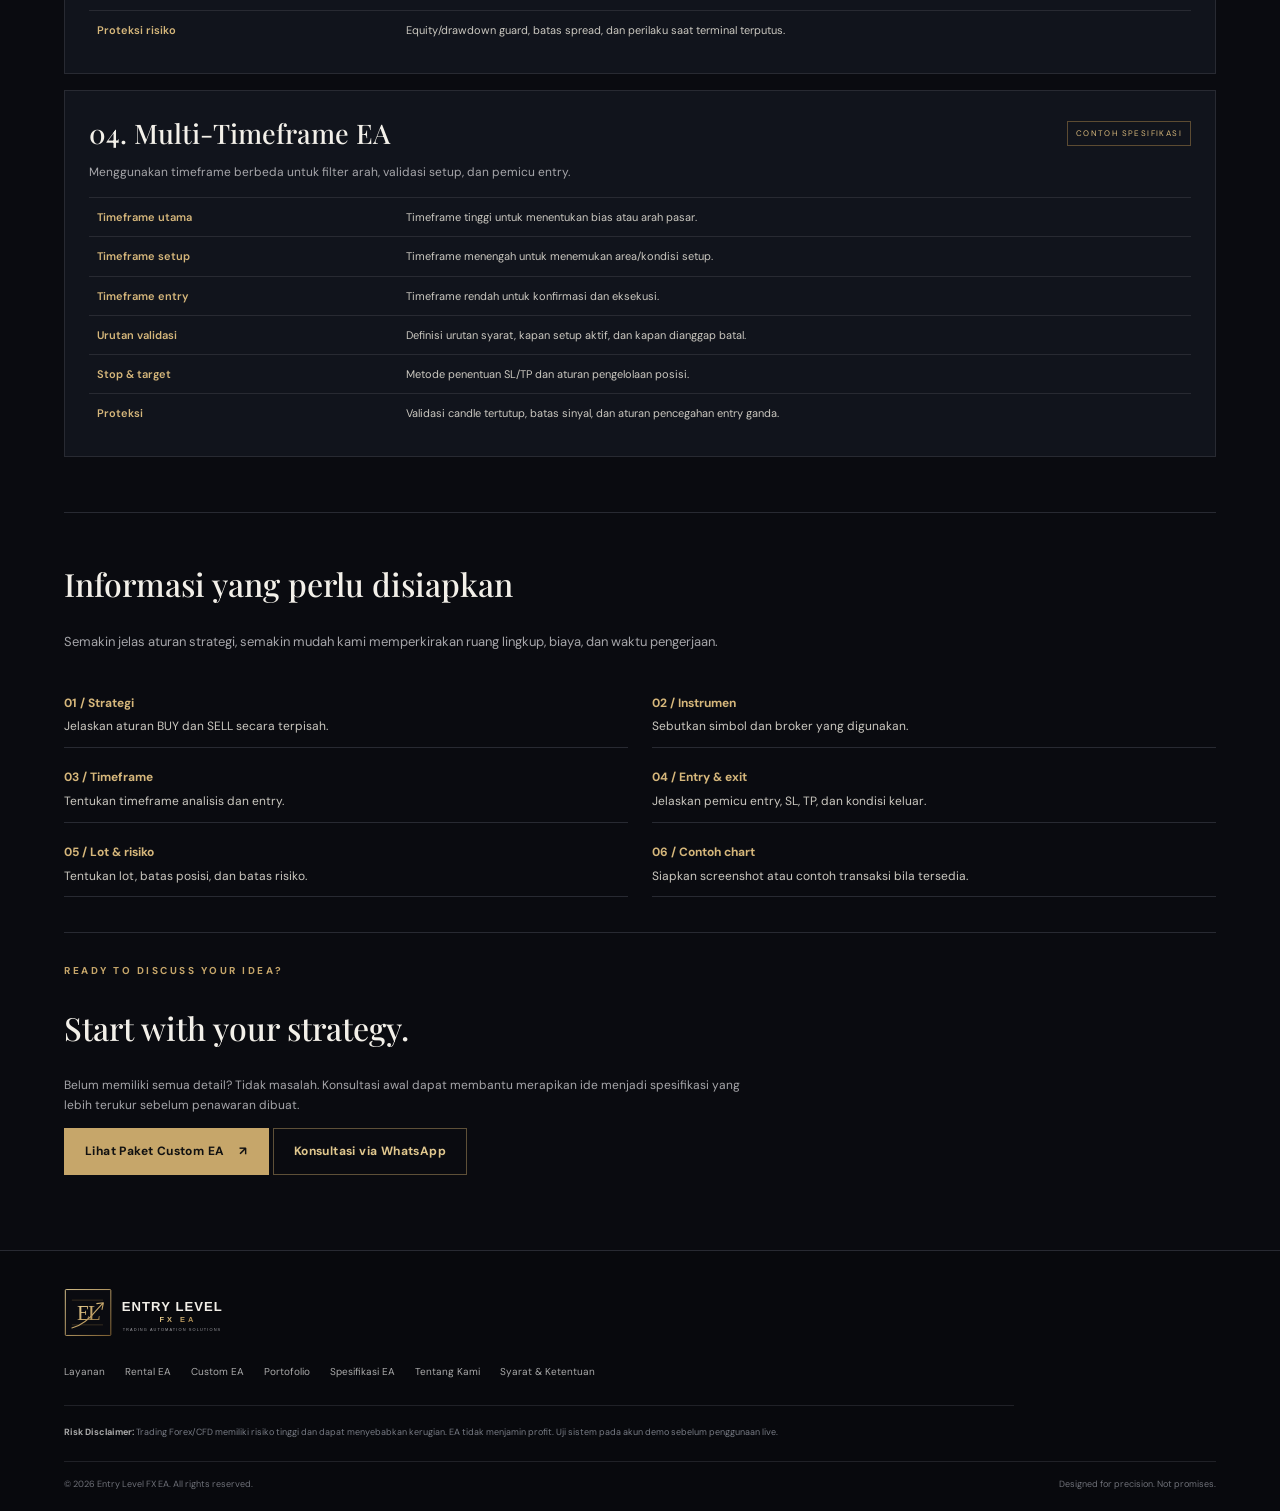
==== commit ac5bf50a: "Add About Us navigation link" ====
--- a/ea-specifications.html
+++ b/ea-specifications.html
@@ -22,7 +22,7 @@
 <header class="site-header">
 <a class="brand" href="index.html#home" aria-label="Entry Level FX EA home"><img class="brand-logo" src="logo.svg" alt="Entry Level FX EA — Trading Automation Solutions"></a>
 <button class="menu-toggle" id="menuToggle" aria-label="Buka navigasi" aria-expanded="false">☰</button>
-<nav id="mainNav"><a href="index.html#services">Layanan</a><a href="index.html#rental">Rental EA</a><a href="index.html#custom">Custom EA</a><a href="portfolio.html">Portofolio</a><a href="ea-specifications.html" aria-current="page">Spesifikasi EA</a>
+<nav id="mainNav"><a href="index.html#services">Layanan</a><a href="index.html#rental">Rental EA</a><a href="index.html#custom">Custom EA</a><a href="portfolio.html">Portofolio</a><a href="ea-specifications.html" aria-current="page">Spesifikasi EA</a><a href="tentang-kami.html">Tentang Kami</a>
       <a href="panduan-pemesanan.html">Panduan Pemesanan</a><a href="index.html#process">Cara Kerja</a><a class="nav-cta" href="index.html#contact">Konsultasi <span>↗</span></a></nav>
 </header>
 <main>
@@ -37,6 +37,6 @@
 <section class="section-wrap spec-check"><div><b>01 / Strategi</b>Jelaskan aturan BUY dan SELL secara terpisah.</div><div><b>02 / Instrumen</b>Sebutkan simbol dan broker yang digunakan.</div><div><b>03 / Timeframe</b>Tentukan timeframe analisis dan entry.</div><div><b>04 / Entry & exit</b>Jelaskan pemicu entry, SL, TP, dan kondisi keluar.</div><div><b>05 / Lot & risiko</b>Tentukan lot, batas posisi, dan batas risiko.</div><div><b>06 / Contoh chart</b>Siapkan screenshot atau contoh transaksi bila tersedia.</div></section>
 <section class="section-wrap spec-cta"><div class="eyebrow">READY TO DISCUSS YOUR IDEA?</div><h2>Start with your strategy.</h2><p>Belum memiliki semua detail? Tidak masalah. Konsultasi awal dapat membantu merapikan ide menjadi spesifikasi yang lebih terukur sebelum penawaran dibuat.</p><a class="button button-gold" href="index.html#custom">Lihat Paket Custom EA <span>↗</span></a> <a class="button button-outline" href="https://wa.me/6289532869545?text=Halo%20Entry%20Level%20FX%20EA%2C%20saya%20ingin%20konsultasi%20spesifikasi%20Custom%20EA." target="_blank" rel="noopener">Konsultasi via WhatsApp</a></section>
 </main>
-<footer class="site-footer"><div class="footer-brand"><img class="footer-logo" src="logo.svg" alt="Entry Level FX EA"></div><div class="footer-links"><a href="index.html#services">Layanan</a><a href="index.html#rental">Rental EA</a><a href="index.html#custom">Custom EA</a><a href="portfolio.html">Portofolio</a><a href="ea-specifications.html">Spesifikasi EA</a><a href="terms.html">Syarat &amp; Ketentuan</a></div><p class="risk-disclaimer"><b>Risk Disclaimer:</b> Trading Forex/CFD memiliki risiko tinggi dan dapat menyebabkan kerugian. EA tidak menjamin profit. Uji sistem pada akun demo sebelum penggunaan live.</p><div class="footer-bottom"><span>© <span id="year"></span> Entry Level FX EA. All rights reserved.</span><span>Designed for precision. Not promises.</span></div></footer>
+<footer class="site-footer"><div class="footer-brand"><img class="footer-logo" src="logo.svg" alt="Entry Level FX EA"></div><div class="footer-links"><a href="index.html#services">Layanan</a><a href="index.html#rental">Rental EA</a><a href="index.html#custom">Custom EA</a><a href="portfolio.html">Portofolio</a><a href="ea-specifications.html">Spesifikasi EA</a><a href="tentang-kami.html">Tentang Kami</a><a href="terms.html">Syarat &amp; Ketentuan</a></div><p class="risk-disclaimer"><b>Risk Disclaimer:</b> Trading Forex/CFD memiliki risiko tinggi dan dapat menyebabkan kerugian. EA tidak menjamin profit. Uji sistem pada akun demo sebelum penggunaan live.</p><div class="footer-bottom"><span>© <span id="year"></span> Entry Level FX EA. All rights reserved.</span><span>Designed for precision. Not promises.</span></div></footer>
 <script src="script.js"></script>
 </body></html>
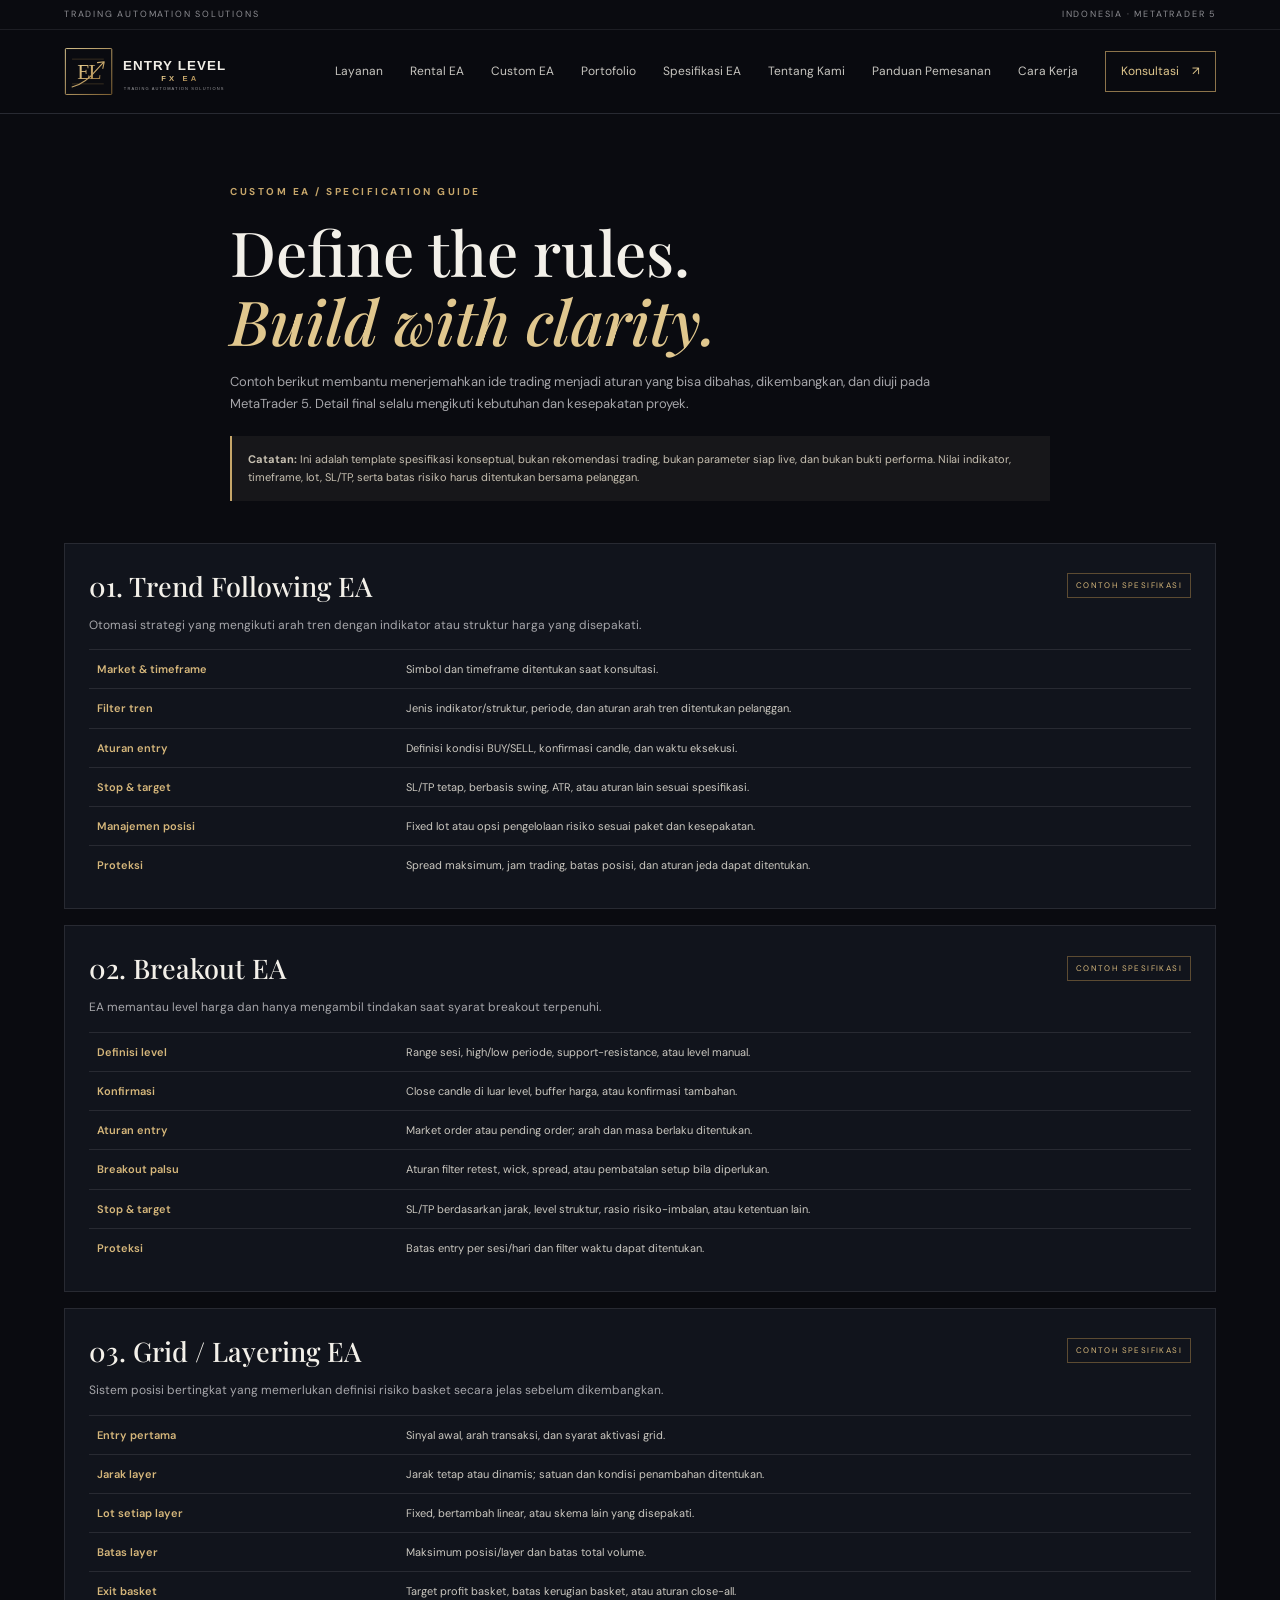
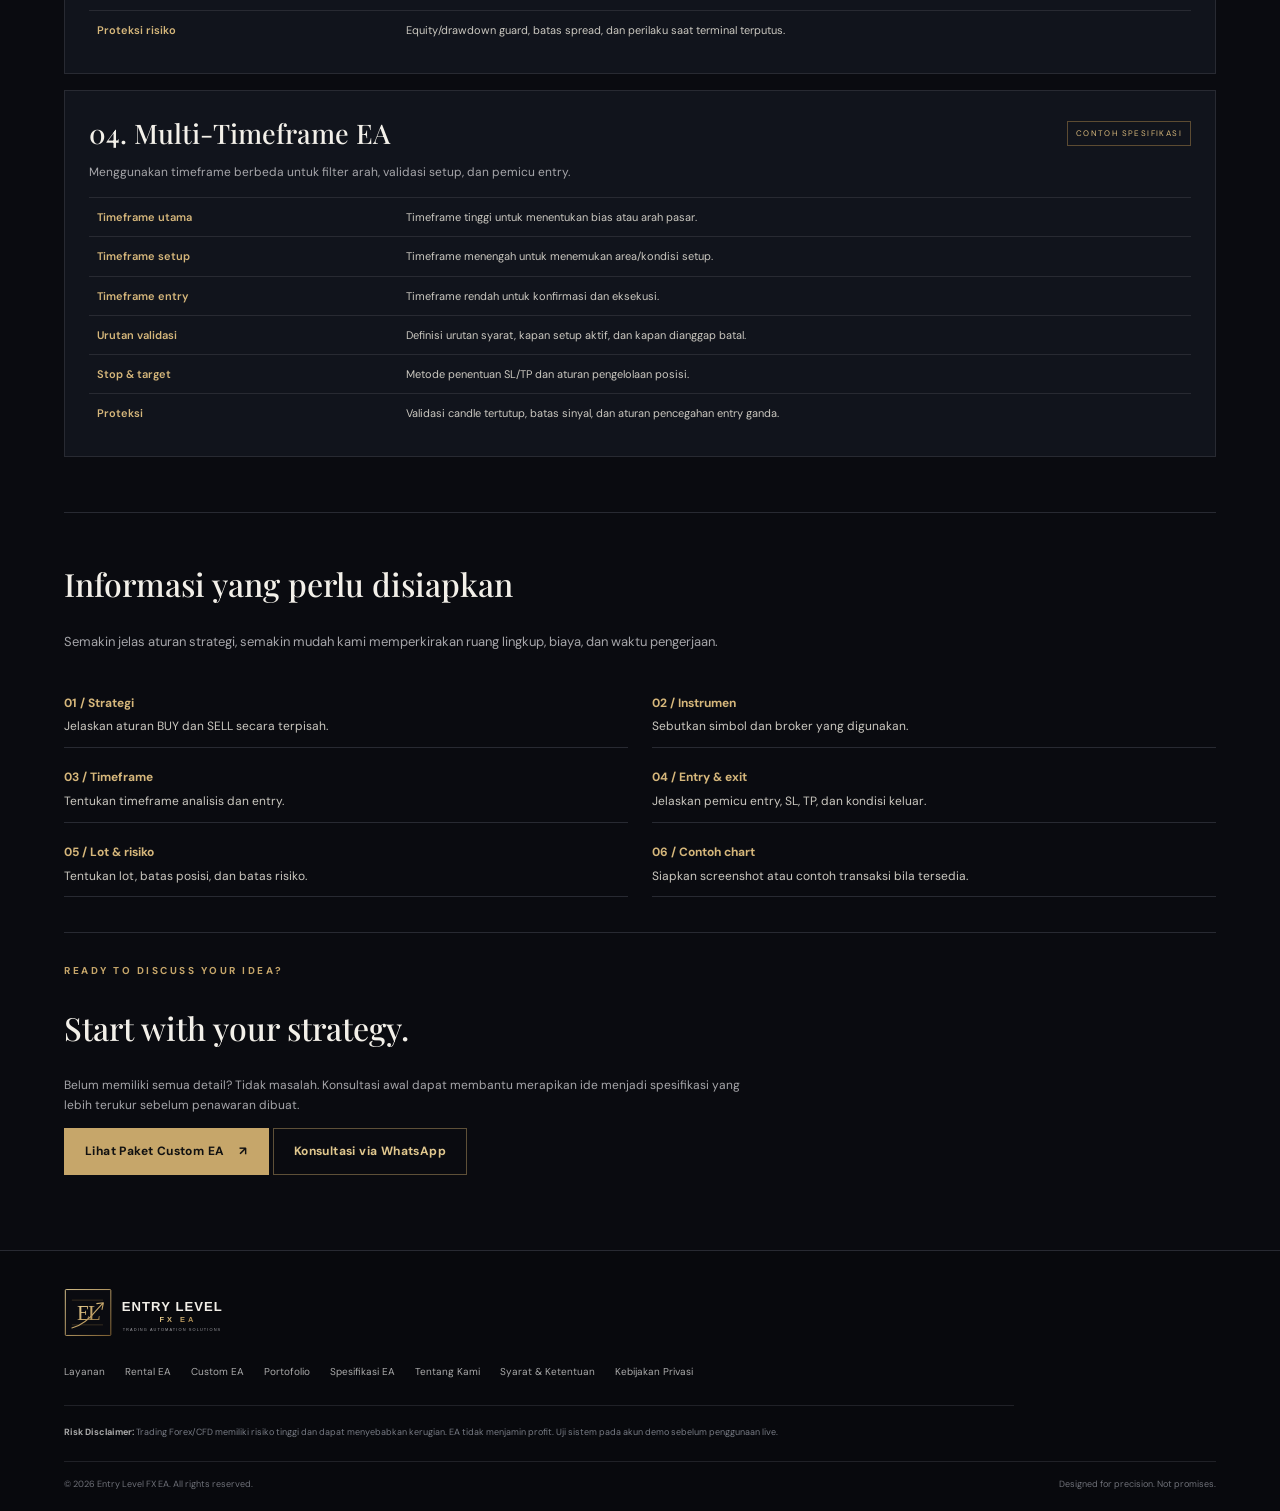
==== commit cd7e6403: "Add Privacy Policy footer link" ====
--- a/ea-specifications.html
+++ b/ea-specifications.html
@@ -37,6 +37,6 @@
 <section class="section-wrap spec-check"><div><b>01 / Strategi</b>Jelaskan aturan BUY dan SELL secara terpisah.</div><div><b>02 / Instrumen</b>Sebutkan simbol dan broker yang digunakan.</div><div><b>03 / Timeframe</b>Tentukan timeframe analisis dan entry.</div><div><b>04 / Entry & exit</b>Jelaskan pemicu entry, SL, TP, dan kondisi keluar.</div><div><b>05 / Lot & risiko</b>Tentukan lot, batas posisi, dan batas risiko.</div><div><b>06 / Contoh chart</b>Siapkan screenshot atau contoh transaksi bila tersedia.</div></section>
 <section class="section-wrap spec-cta"><div class="eyebrow">READY TO DISCUSS YOUR IDEA?</div><h2>Start with your strategy.</h2><p>Belum memiliki semua detail? Tidak masalah. Konsultasi awal dapat membantu merapikan ide menjadi spesifikasi yang lebih terukur sebelum penawaran dibuat.</p><a class="button button-gold" href="index.html#custom">Lihat Paket Custom EA <span>↗</span></a> <a class="button button-outline" href="https://wa.me/6289532869545?text=Halo%20Entry%20Level%20FX%20EA%2C%20saya%20ingin%20konsultasi%20spesifikasi%20Custom%20EA." target="_blank" rel="noopener">Konsultasi via WhatsApp</a></section>
 </main>
-<footer class="site-footer"><div class="footer-brand"><img class="footer-logo" src="logo.svg" alt="Entry Level FX EA"></div><div class="footer-links"><a href="index.html#services">Layanan</a><a href="index.html#rental">Rental EA</a><a href="index.html#custom">Custom EA</a><a href="portfolio.html">Portofolio</a><a href="ea-specifications.html">Spesifikasi EA</a><a href="tentang-kami.html">Tentang Kami</a><a href="terms.html">Syarat &amp; Ketentuan</a></div><p class="risk-disclaimer"><b>Risk Disclaimer:</b> Trading Forex/CFD memiliki risiko tinggi dan dapat menyebabkan kerugian. EA tidak menjamin profit. Uji sistem pada akun demo sebelum penggunaan live.</p><div class="footer-bottom"><span>© <span id="year"></span> Entry Level FX EA. All rights reserved.</span><span>Designed for precision. Not promises.</span></div></footer>
+<footer class="site-footer"><div class="footer-brand"><img class="footer-logo" src="logo.svg" alt="Entry Level FX EA"></div><div class="footer-links"><a href="index.html#services">Layanan</a><a href="index.html#rental">Rental EA</a><a href="index.html#custom">Custom EA</a><a href="portfolio.html">Portofolio</a><a href="ea-specifications.html">Spesifikasi EA</a><a href="tentang-kami.html">Tentang Kami</a><a href="terms.html">Syarat &amp; Ketentuan</a><a href="kebijakan-privasi.html">Kebijakan Privasi</a></div><p class="risk-disclaimer"><b>Risk Disclaimer:</b> Trading Forex/CFD memiliki risiko tinggi dan dapat menyebabkan kerugian. EA tidak menjamin profit. Uji sistem pada akun demo sebelum penggunaan live.</p><div class="footer-bottom"><span>© <span id="year"></span> Entry Level FX EA. All rights reserved.</span><span>Designed for precision. Not promises.</span></div></footer>
 <script src="script.js"></script>
 </body></html>
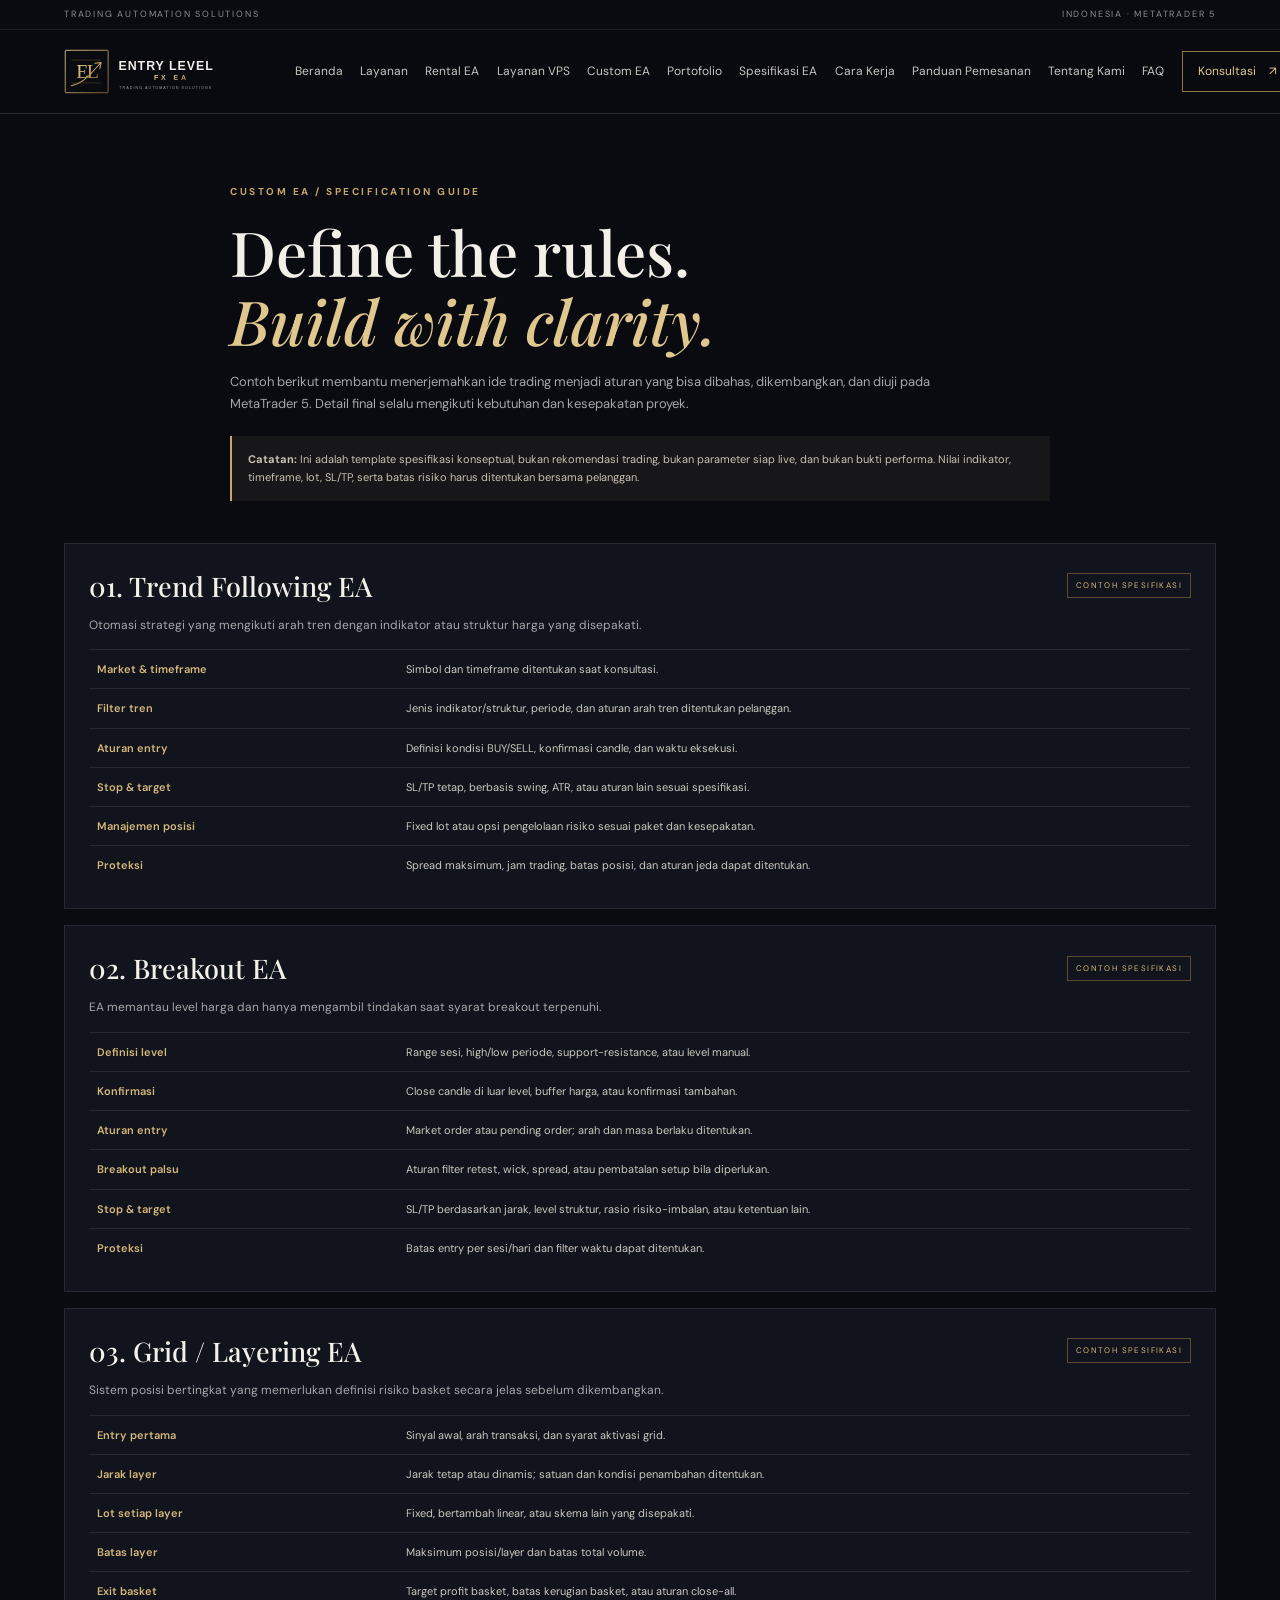
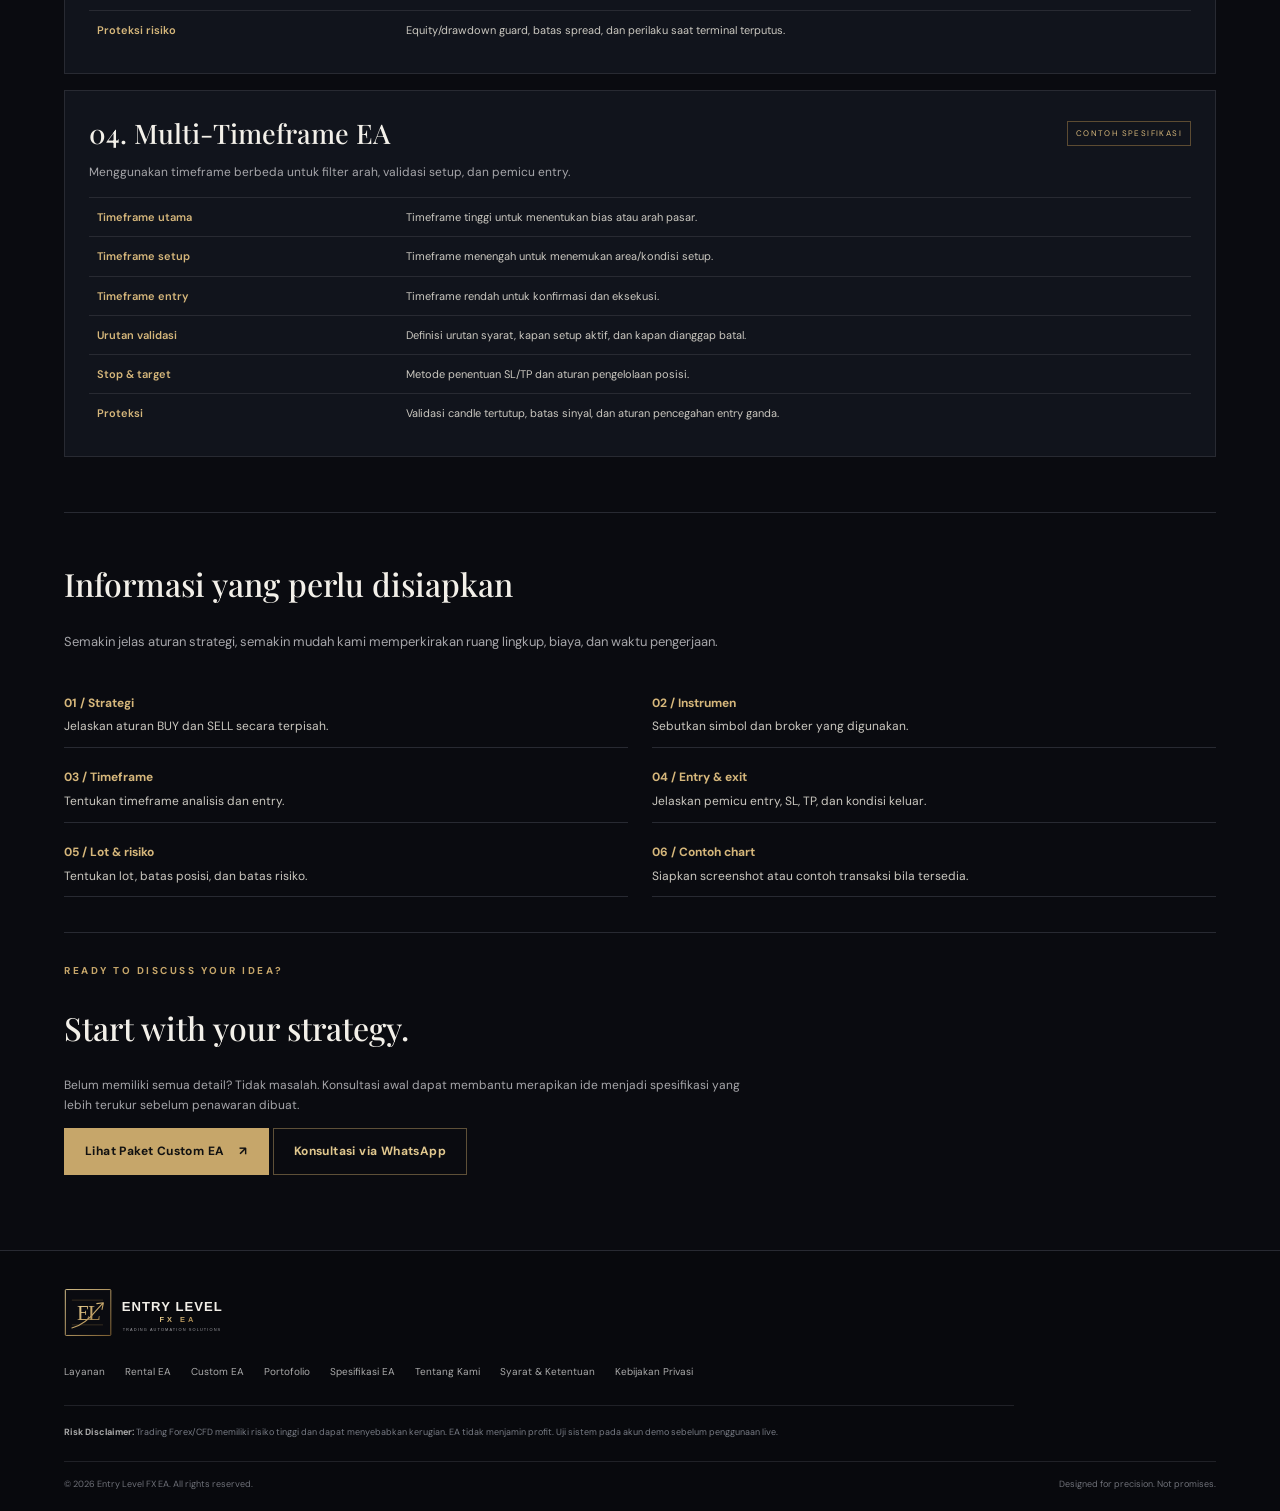
==== commit 2d0b05e6: "Synchronize main navigation across all website pages" ====
--- a/ea-specifications.html
+++ b/ea-specifications.html
@@ -22,8 +22,20 @@
 <header class="site-header">
 <a class="brand" href="index.html#home" aria-label="Entry Level FX EA home"><img class="brand-logo" src="logo.svg" alt="Entry Level FX EA — Trading Automation Solutions"></a>
 <button class="menu-toggle" id="menuToggle" aria-label="Buka navigasi" aria-expanded="false">☰</button>
-<nav id="mainNav"><a href="index.html#services">Layanan</a><a href="index.html#rental">Rental EA</a><a href="index.html#custom">Custom EA</a><a href="portfolio.html">Portofolio</a><a href="ea-specifications.html" aria-current="page">Spesifikasi EA</a><a href="tentang-kami.html">Tentang Kami</a>
-      <a href="panduan-pemesanan.html">Panduan Pemesanan</a><a href="index.html#process">Cara Kerja</a><a class="nav-cta" href="index.html#contact">Konsultasi <span>↗</span></a></nav>
+<nav id="mainNav" aria-label="Navigasi utama">
+      <a href="index.html#home">Beranda</a>
+      <a href="index.html#services">Layanan</a>
+      <a href="index.html#rental">Rental EA</a>
+      <a href="vps.html">Layanan VPS</a>
+      <a href="index.html#custom">Custom EA</a>
+      <a href="portfolio.html">Portofolio</a>
+      <a href="ea-specifications.html" aria-current="page">Spesifikasi EA</a>
+      <a href="index.html#process">Cara Kerja</a>
+      <a href="panduan-pemesanan.html">Panduan Pemesanan</a>
+      <a href="tentang-kami.html">Tentang Kami</a>
+      <a href="index.html#faq">FAQ</a>
+      <a class="nav-cta" href="index.html#contact">Konsultasi <span>↗</span></a>
+    </nav>
 </header>
 <main>
 <section class="section-wrap spec-hero"><div class="eyebrow">CUSTOM EA / SPECIFICATION GUIDE</div><h1>Define the rules.<br><em>Build with clarity.</em></h1><p>Contoh berikut membantu menerjemahkan ide trading menjadi aturan yang bisa dibahas, dikembangkan, dan diuji pada MetaTrader 5. Detail final selalu mengikuti kebutuhan dan kesepakatan proyek.</p><div class="spec-note"><b>Catatan:</b> Ini adalah template spesifikasi konseptual, bukan rekomendasi trading, bukan parameter siap live, dan bukan bukti performa. Nilai indikator, timeframe, lot, SL/TP, serta batas risiko harus ditentukan bersama pelanggan.</div></section>
@@ -35,7 +47,7 @@
 </section>
 <section class="section-wrap spec-intro"><h2>Informasi yang perlu disiapkan</h2><p>Semakin jelas aturan strategi, semakin mudah kami memperkirakan ruang lingkup, biaya, dan waktu pengerjaan.</p></section>
 <section class="section-wrap spec-check"><div><b>01 / Strategi</b>Jelaskan aturan BUY dan SELL secara terpisah.</div><div><b>02 / Instrumen</b>Sebutkan simbol dan broker yang digunakan.</div><div><b>03 / Timeframe</b>Tentukan timeframe analisis dan entry.</div><div><b>04 / Entry & exit</b>Jelaskan pemicu entry, SL, TP, dan kondisi keluar.</div><div><b>05 / Lot & risiko</b>Tentukan lot, batas posisi, dan batas risiko.</div><div><b>06 / Contoh chart</b>Siapkan screenshot atau contoh transaksi bila tersedia.</div></section>
-<section class="section-wrap spec-cta"><div class="eyebrow">READY TO DISCUSS YOUR IDEA?</div><h2>Start with your strategy.</h2><p>Belum memiliki semua detail? Tidak masalah. Konsultasi awal dapat membantu merapikan ide menjadi spesifikasi yang lebih terukur sebelum penawaran dibuat.</p><a class="button button-gold" href="index.html#custom">Lihat Paket Custom EA <span>↗</span></a> <a class="button button-outline" href="https://wa.me/6289532869545?text=Halo%20Entry%20Level%20FX%20EA%2C%20saya%20ingin%20konsultasi%20spesifikasi%20Custom%20EA." target="_blank" rel="noopener">Konsultasi via WhatsApp</a></section>
+<section class="section-wrap spec-cta"><div class="eyebrow">READY TO DISCUSS YOUR IDEA?</div><h2>Start with your strategy.</h2><p>Belum memiliki semua detail? Tidak masalah. Konsultasi awal dapat membantu merapikan ide menjadi spesifikasi yang lebih terukur sebelum penawaran dibuat.</p><a class="button button-gold" href="index.html#custom">Lihat Paket Custom EA <span>↗</span></a> <a class="button button-outline" href="https://wa.me/62895328696545?text=Halo%20Entry%20Level%20FX%20EA%2C%20saya%20ingin%20konsultasi%20spesifikasi%20Custom%20EA." target="_blank" rel="noopener">Konsultasi via WhatsApp</a></section>
 </main>
 <footer class="site-footer"><div class="footer-brand"><img class="footer-logo" src="logo.svg" alt="Entry Level FX EA"></div><div class="footer-links"><a href="index.html#services">Layanan</a><a href="index.html#rental">Rental EA</a><a href="index.html#custom">Custom EA</a><a href="portfolio.html">Portofolio</a><a href="ea-specifications.html">Spesifikasi EA</a><a href="tentang-kami.html">Tentang Kami</a><a href="terms.html">Syarat &amp; Ketentuan</a><a href="kebijakan-privasi.html">Kebijakan Privasi</a></div><p class="risk-disclaimer"><b>Risk Disclaimer:</b> Trading Forex/CFD memiliki risiko tinggi dan dapat menyebabkan kerugian. EA tidak menjamin profit. Uji sistem pada akun demo sebelum penggunaan live.</p><div class="footer-bottom"><span>© <span id="year"></span> Entry Level FX EA. All rights reserved.</span><span>Designed for precision. Not promises.</span></div></footer>
 <script src="script.js"></script>
--- a/styles.css
+++ b/styles.css
@@ -76,3 +76,41 @@
 .custom-pricing-note b{font-size:10px;color:#d7c39b}
 .custom-pricing-note p{font-size:10px;color:var(--muted);margin:4px 0 0}
 @media(max-width:900px){.custom-pricing{grid-template-columns:1fr}.pricing-description{min-height:0}.pricing-card{padding:27px}}
+
+/* VPS service page and homepage feature */
+.vps-home-section{padding-top:20px}.vps-home-panel{display:grid;grid-template-columns:1.1fr .9fr;border:1px solid #4b402e;background:linear-gradient(125deg,#171922,#101219)}.vps-home-copy{padding:38px}.vps-home-copy h2,.vps-hero h1{font-family:"Playfair Display",serif;font-weight:500;line-height:1.12;letter-spacing:-1.2px}.vps-home-copy h2{font-size:clamp(32px,4vw,46px);margin:14px 0}.vps-home-copy h2 em,.vps-hero h1 em{color:var(--gold2);font-weight:500}.vps-home-copy p{font-size:13px;color:var(--muted);max-width:560px}.vps-home-options{display:flex;flex-wrap:wrap;gap:18px;margin:22px 0;color:var(--gold2);font-size:9px;letter-spacing:1.4px}.vps-home-side{padding:35px;background:#0d1017;border-left:1px solid #37313a;display:flex;flex-direction:column;justify-content:center;gap:22px}.vps-home-stat{border-bottom:1px solid var(--line);padding-bottom:17px}.vps-home-stat b,.vps-home-stat span{display:block}.vps-home-stat b{font-family:"Playfair Display",serif;color:var(--gold2);font-size:20px;font-weight:500}.vps-home-stat span,.vps-home-side small{font-size:11px;color:var(--muted)}
+.vps-hero{padding:75px 0 65px}.vps-hero-grid{display:grid;grid-template-columns:1fr .9fr;gap:45px;align-items:center}.vps-hero h1{font-size:clamp(44px,5.7vw,70px);margin:22px 0}.vps-lead{max-width:620px;color:#b5b5ba;font-size:15px}.vps-hero-visual{padding:22px;background:radial-gradient(ellipse at center,rgba(198,166,106,.12),transparent 70%)}.vps-device-card{border:1px solid #494039;background:linear-gradient(145deg,#171a22,#0c0f15);padding:20px;box-shadow:0 25px 70px #0008}.vps-device-top{display:flex;justify-content:space-between;color:var(--gold2);font-size:8px;letter-spacing:1.5px}.vps-monitor{padding:20px 10px 15px}.vps-screen{border:5px solid #363842;border-radius:5px;background:#101722;min-height:190px;box-shadow:0 12px 28px #0008}.vps-screen-bar{display:flex;align-items:center;gap:6px;padding:9px;background:#242936;color:#b7b8bf;font-size:9px}.vps-screen-bar i{width:6px;height:6px;border-radius:50%;background:var(--gold)}.vps-screen-bar span{margin-left:8px}.vps-screen-chart{min-height:145px;display:flex;flex-direction:column;justify-content:center;align-items:center;background:repeating-linear-gradient(0deg,transparent,transparent 34px,#ffffff0a 35px),repeating-linear-gradient(90deg,transparent,transparent 34px,#ffffff0a 35px)}.vps-screen-chart span{font-family:"Playfair Display",serif;color:var(--gold2);font-size:37px}.vps-screen-chart b{font-size:10px;letter-spacing:1.5px}.vps-screen-chart small{font-size:9px;color:var(--muted);margin-top:6px}.vps-phone-row{display:flex;align-items:center;gap:12px}.vps-phone{width:62px;height:68px;border:1px solid #6c5b3d;display:grid;place-content:center;text-align:center;color:var(--gold2);font-size:13px;font-weight:700}.vps-phone small{font-size:8px;color:var(--muted);font-weight:400}.vps-phone-caption{font-size:9px;letter-spacing:1.3px;color:#b9b0a0}
+.vps-section{padding:70px 0}.vps-choice-grid{display:grid;grid-template-columns:1fr 1fr;gap:16px}.vps-choice-card{position:relative;background:var(--panel);border:1px solid var(--line);padding:32px;display:flex;flex-direction:column}.vps-choice-featured{border-color:#8c744b;background:linear-gradient(145deg,#1a1b22,#11141b)}.vps-choice-icon{position:absolute;right:30px;top:22px;color:var(--gold);font-size:25px}.vps-choice-card h3{font-family:"Playfair Display",serif;font-size:34px;font-weight:500;margin:24px 0 0}.vps-choice-subtitle{font-size:9px;letter-spacing:1.8px;color:var(--gold);margin:4px 0 12px}.vps-choice-card p{font-size:12px;color:var(--muted);min-height:70px}.vps-choice-card ul{padding-left:17px;font-size:11px;color:#c9c7c0;line-height:2.1;flex:1}.vps-choice-card li::marker{color:var(--gold)}.vps-choice-card .button{margin-top:18px}.vps-recommended{position:absolute;right:18px;top:17px;border:1px solid #66553b;padding:5px 7px;font-size:8px;letter-spacing:1.2px;color:var(--gold2)}.vps-price-note,.vps-important{margin-top:18px;padding:16px 19px;border-left:2px solid var(--gold);background:#17171a}.vps-price-note b,.vps-important b{font-size:11px;color:#ddc99e}.vps-price-note p,.vps-important p{font-size:11px;color:var(--muted);margin:5px 0 0;line-height:1.8}.vps-phone-workflow{display:grid;grid-template-columns:repeat(3,1fr);gap:14px}.vps-phone-workflow article{padding:25px;background:var(--panel);border:1px solid var(--line);position:relative}.vps-phone-workflow article>span{font-size:9px;letter-spacing:2px;color:var(--gold)}.vps-app-icon{width:54px;height:54px;border:1px solid #806c48;color:var(--gold2);display:grid;place-items:center;margin:20px 0;font-family:"Playfair Display",serif;font-size:18px}.vps-phone-workflow h3,.vps-steps h3{font-family:"Playfair Display",serif;font-weight:500;font-size:20px}.vps-phone-workflow p,.vps-steps p{font-size:11px;color:var(--muted)}.vps-spec-grid{display:grid;grid-template-columns:1fr 1fr;gap:15px}.vps-spec-grid>div{padding:26px;background:var(--panel);border:1px solid var(--line);display:grid;grid-template-columns:1fr 1fr;gap:5px 15px}.vps-spec-grid span{grid-column:1/-1;font-size:9px;letter-spacing:1.5px;color:var(--gold);margin-bottom:10px}.vps-spec-grid b{font-family:"Playfair Display",serif;font-size:22px;font-weight:500;color:var(--gold2)}.vps-spec-grid small{font-size:9px;color:var(--muted);align-self:center}.vps-footnote{font-size:10px;color:#888b93;line-height:1.8;margin-top:14px}.vps-steps{display:grid;grid-template-columns:repeat(4,1fr);border:1px solid var(--line)}.vps-steps>div{padding:23px;border-right:1px solid var(--line)}.vps-steps>div:last-child{border:0}.vps-steps span{font-size:10px;letter-spacing:2px;color:var(--gold)}.vps-faq{padding-top:30px}.vps-contact-actions{display:flex;justify-content:center;gap:12px;flex-wrap:wrap}
+@media(max-width:900px){.vps-hero-grid{grid-template-columns:1fr}.vps-hero-visual{max-width:600px;width:100%;margin:0 auto}.vps-home-panel{grid-template-columns:1fr}.vps-home-side{border-left:0;border-top:1px solid #37313a}.vps-steps{grid-template-columns:1fr 1fr}.vps-steps>div:nth-child(2){border-right:0}.vps-steps>div:nth-child(3),.vps-steps>div:nth-child(4){border-top:1px solid var(--line)}.vps-steps>div:nth-child(4){border-right:0}}
+@media(max-width:680px){.vps-hero{padding:50px 0 35px}.vps-hero h1{font-size:44px}.vps-hero-grid{gap:25px}.vps-hero-visual{padding:8px}.vps-device-card{padding:14px}.vps-screen{min-height:160px}.vps-screen-chart{min-height:115px}.vps-choice-grid,.vps-phone-workflow,.vps-spec-grid{grid-template-columns:1fr}.vps-choice-card{padding:25px}.vps-choice-card p{min-height:0}.vps-home-copy,.vps-home-side{padding:26px}.vps-steps{grid-template-columns:1fr}.vps-steps>div{border-right:0;border-top:1px solid var(--line)}.vps-steps>div:first-child{border-top:0}.vps-steps>div:nth-child(2){border-right:0}.vps-steps>div:nth-child(3),.vps-steps>div:nth-child(4){border-top:1px solid var(--line)}.vps-spec-grid>div{padding:20px}}
+
+/* Navigation refinement: keep every menu label on a single line */
+.site-header nav {
+  flex-wrap: nowrap;
+  min-width: 0;
+  white-space: nowrap;
+  gap: clamp(9px, 1.35vw, 20px);
+}
+.site-header nav a {
+  white-space: nowrap;
+  flex-shrink: 0;
+}
+@media (max-width: 1100px) and (min-width: 681px) {
+  .site-header {
+    padding-left: max(3vw, 18px);
+    padding-right: max(3vw, 18px);
+  }
+  .site-header .brand-logo {
+    width: 205px;
+  }
+  .site-header nav {
+    gap: 9px;
+    font-size: 10px;
+  }
+}
+@media (max-width: 900px) and (min-width: 681px) {
+  .site-header nav {
+    gap: 7px;
+    font-size: 9px;
+  }
+}
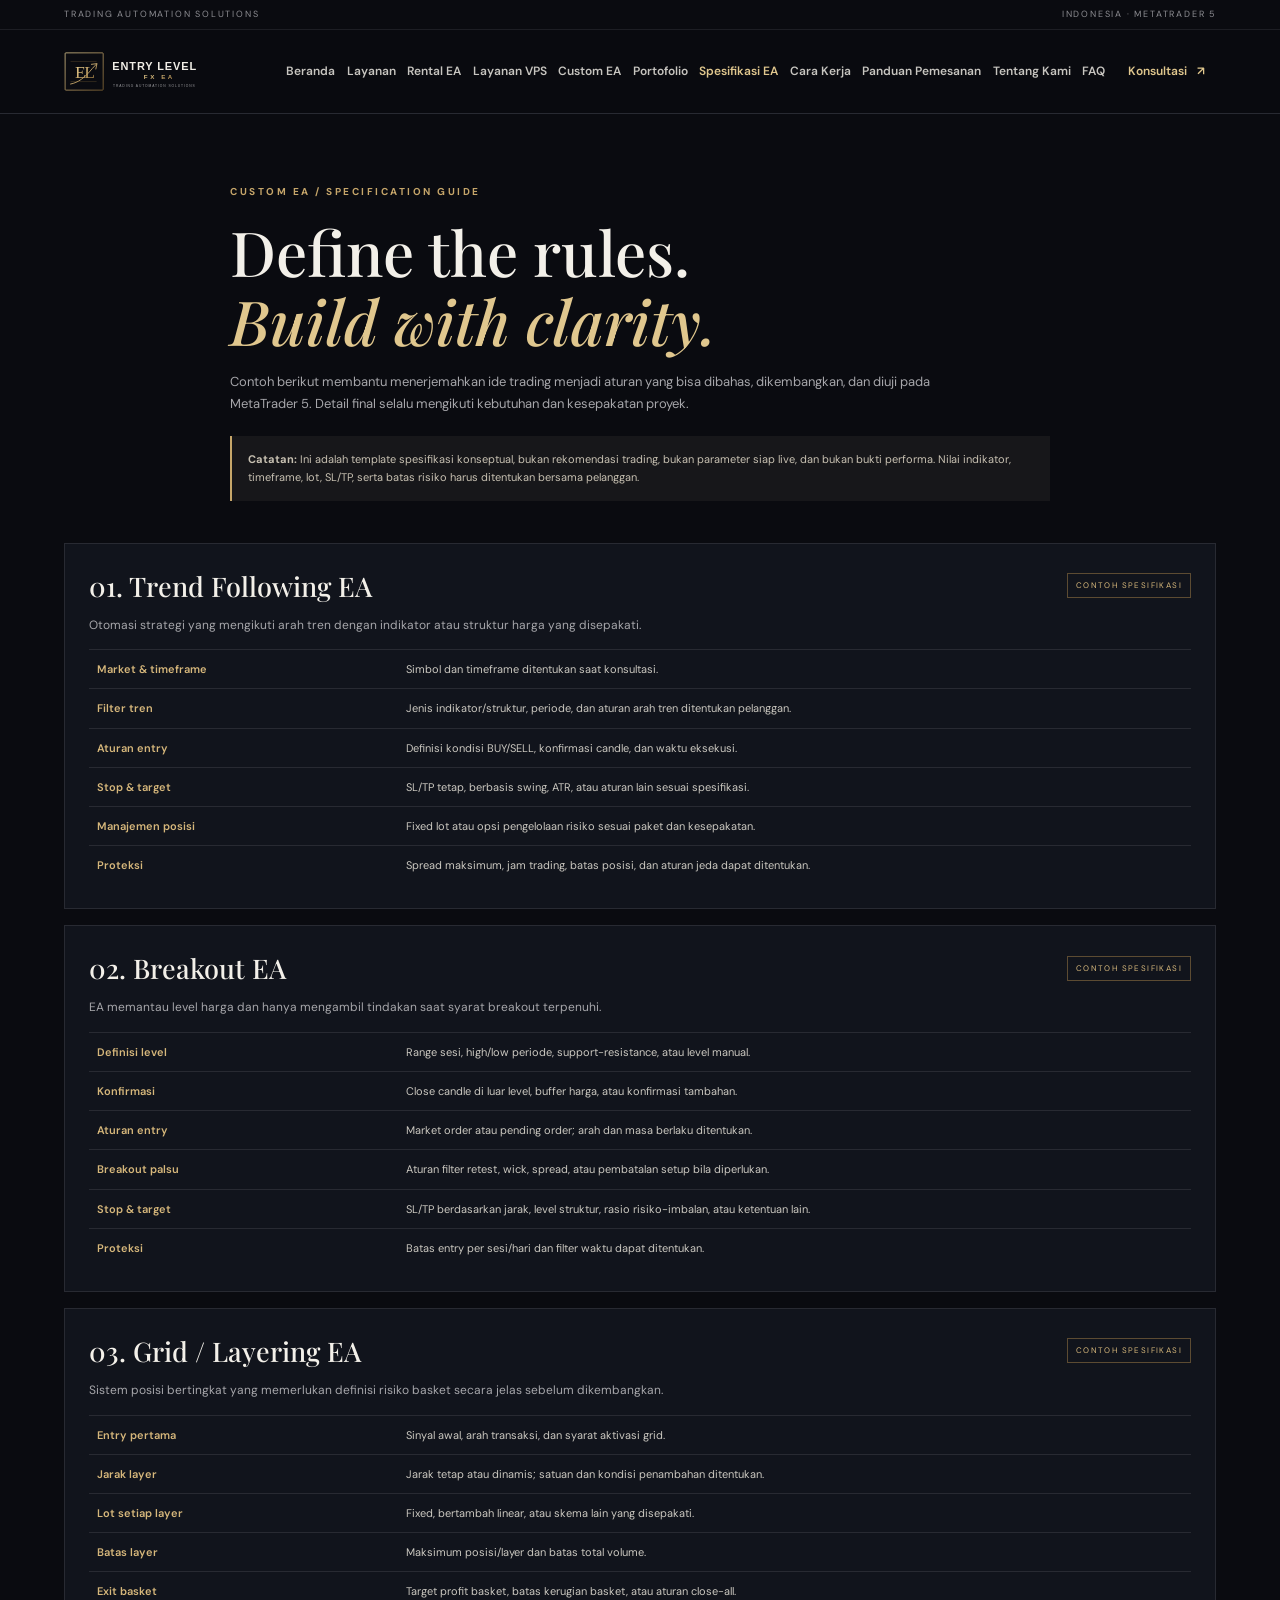
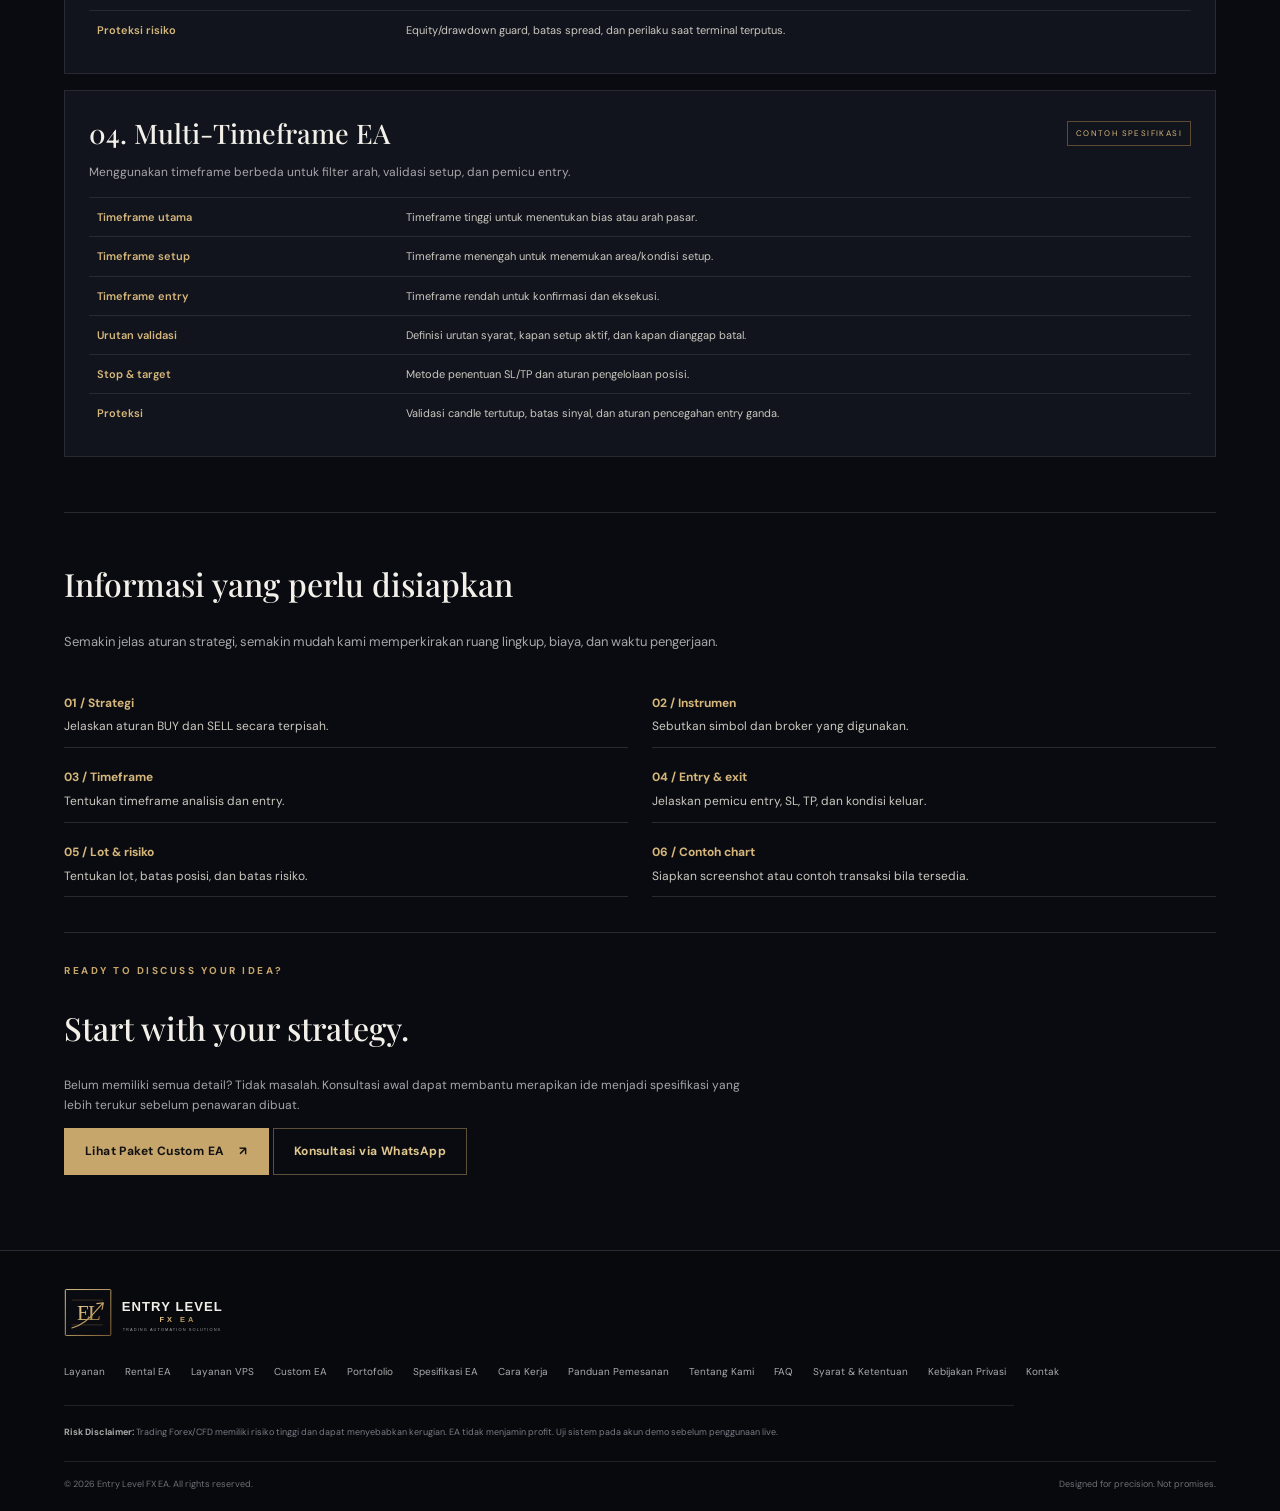
==== commit edf70dae: "Improve responsive navigation, service coverage, SEO and site consistency" ====
--- a/ea-specifications.html
+++ b/ea-specifications.html
@@ -49,6 +49,6 @@
 <section class="section-wrap spec-check"><div><b>01 / Strategi</b>Jelaskan aturan BUY dan SELL secara terpisah.</div><div><b>02 / Instrumen</b>Sebutkan simbol dan broker yang digunakan.</div><div><b>03 / Timeframe</b>Tentukan timeframe analisis dan entry.</div><div><b>04 / Entry & exit</b>Jelaskan pemicu entry, SL, TP, dan kondisi keluar.</div><div><b>05 / Lot & risiko</b>Tentukan lot, batas posisi, dan batas risiko.</div><div><b>06 / Contoh chart</b>Siapkan screenshot atau contoh transaksi bila tersedia.</div></section>
 <section class="section-wrap spec-cta"><div class="eyebrow">READY TO DISCUSS YOUR IDEA?</div><h2>Start with your strategy.</h2><p>Belum memiliki semua detail? Tidak masalah. Konsultasi awal dapat membantu merapikan ide menjadi spesifikasi yang lebih terukur sebelum penawaran dibuat.</p><a class="button button-gold" href="index.html#custom">Lihat Paket Custom EA <span>↗</span></a> <a class="button button-outline" href="https://wa.me/62895328696545?text=Halo%20Entry%20Level%20FX%20EA%2C%20saya%20ingin%20konsultasi%20spesifikasi%20Custom%20EA." target="_blank" rel="noopener">Konsultasi via WhatsApp</a></section>
 </main>
-<footer class="site-footer"><div class="footer-brand"><img class="footer-logo" src="logo.svg" alt="Entry Level FX EA"></div><div class="footer-links"><a href="index.html#services">Layanan</a><a href="index.html#rental">Rental EA</a><a href="index.html#custom">Custom EA</a><a href="portfolio.html">Portofolio</a><a href="ea-specifications.html">Spesifikasi EA</a><a href="tentang-kami.html">Tentang Kami</a><a href="terms.html">Syarat &amp; Ketentuan</a><a href="kebijakan-privasi.html">Kebijakan Privasi</a></div><p class="risk-disclaimer"><b>Risk Disclaimer:</b> Trading Forex/CFD memiliki risiko tinggi dan dapat menyebabkan kerugian. EA tidak menjamin profit. Uji sistem pada akun demo sebelum penggunaan live.</p><div class="footer-bottom"><span>© <span id="year"></span> Entry Level FX EA. All rights reserved.</span><span>Designed for precision. Not promises.</span></div></footer>
+<footer class="site-footer"><div class="footer-brand"><img class="footer-logo" src="logo.svg" alt="Entry Level FX EA"></div><div class="footer-links"><a href="index.html#services">Layanan</a><a href="index.html#rental">Rental EA</a><a href="vps.html">Layanan VPS</a><a href="index.html#custom">Custom EA</a><a href="portfolio.html">Portofolio</a><a href="ea-specifications.html">Spesifikasi EA</a><a href="index.html#process">Cara Kerja</a><a href="panduan-pemesanan.html">Panduan Pemesanan</a><a href="tentang-kami.html">Tentang Kami</a><a href="index.html#faq">FAQ</a><a href="terms.html">Syarat &amp; Ketentuan</a><a href="kebijakan-privasi.html">Kebijakan Privasi</a><a href="index.html#contact">Kontak</a></div><p class="risk-disclaimer"><b>Risk Disclaimer:</b> Trading Forex/CFD memiliki risiko tinggi dan dapat menyebabkan kerugian. EA tidak menjamin profit. Uji sistem pada akun demo sebelum penggunaan live.</p><div class="footer-bottom"><span>© <span id="year"></span> Entry Level FX EA. All rights reserved.</span><span>Designed for precision. Not promises.</span></div></footer>
 <script src="script.js"></script>
 </body></html>
--- a/styles.css
+++ b/styles.css
@@ -114,3 +114,232 @@
     font-size: 9px;
   }
 }
+
+/* Unified navigation across every page */
+.site-header nav a[aria-current="page"] {
+  color: var(--gold2);
+}
+@media (min-width: 1201px) {
+  .site-header .brand-logo {
+    width: clamp(175px, 17vw, 220px);
+  }
+  .site-header nav {
+    gap: clamp(7px, .8vw, 12px);
+    font-size: clamp(9px, .75vw, 11px);
+  }
+}
+@media (max-width: 1200px) {
+  .site-header {
+    position: sticky;
+  }
+  .site-header .menu-toggle {
+    display: block;
+    flex-shrink: 0;
+  }
+  .site-header nav {
+    display: none;
+    position: absolute;
+    top: 100%;
+    left: 0;
+    right: 0;
+    max-height: calc(100vh - 90px);
+    overflow-y: auto;
+    padding: 12px max(5vw, 24px) 18px;
+    background: rgba(10, 11, 16, .98);
+    border-bottom: 1px solid var(--line);
+    flex-direction: column;
+    align-items: stretch;
+    gap: 0;
+    white-space: normal;
+    font-size: 12px;
+  }
+  .site-header nav.open {
+    display: flex;
+  }
+  .site-header nav a {
+    display: block;
+    padding: 11px 0;
+    border-bottom: 1px solid #22242b;
+    white-space: nowrap;
+    flex-shrink: 0;
+  }
+  .site-header nav .nav-cta {
+    margin-top: 10px;
+    padding: 11px 14px;
+    text-align: center;
+  }
+}
+
+
+/* Navigation typography and spacing: restore readable menu sizing */
+@media (min-width: 1401px) {
+  .site-header .brand-logo {
+    width: clamp(180px, 15vw, 215px);
+  }
+  .site-header nav {
+    display: flex;
+    flex-wrap: nowrap;
+    align-items: center;
+    gap: clamp(10px, .9vw, 14px);
+    font-size: 12px;
+    line-height: 1.3;
+  }
+  .site-header nav a {
+    font-size: 12px;
+    font-weight: 500;
+    white-space: nowrap;
+  }
+}
+@media (max-width: 1400px) {
+  .site-header .menu-toggle {
+    display: block;
+    flex-shrink: 0;
+  }
+  .site-header nav {
+    display: none;
+    position: absolute;
+    top: 100%;
+    left: 0;
+    right: 0;
+    max-height: calc(100vh - 90px);
+    overflow-y: auto;
+    padding: 12px max(5vw, 24px) 18px;
+    background: rgba(10, 11, 16, .98);
+    border-bottom: 1px solid var(--line);
+    flex-direction: column;
+    align-items: stretch;
+    gap: 0;
+    white-space: normal;
+    font-size: 13px;
+    line-height: 1.45;
+  }
+  .site-header nav.open {
+    display: flex;
+  }
+  .site-header nav a {
+    display: block;
+    padding: 12px 0;
+    border-bottom: 1px solid #22242b;
+    white-space: nowrap;
+    flex-shrink: 0;
+    font-size: 13px;
+    font-weight: 500;
+  }
+  .site-header nav .nav-cta {
+    margin-top: 10px;
+    padding: 12px 14px;
+    text-align: center;
+  }
+}
+
+
+/* Navigation visibility recovery: keep desktop/tablet navigation visible */
+@media (min-width: 681px) {
+  .site-header {
+    gap: 14px;
+    min-width: 0;
+  }
+  .site-header .brand {
+    flex: 0 0 auto;
+  }
+  .site-header .brand-logo {
+    width: clamp(145px, 17vw, 205px);
+  }
+  .site-header .menu-toggle {
+    display: none !important;
+  }
+  .site-header nav,
+  .site-header nav.open {
+    display: flex !important;
+    position: static;
+    flex: 1 1 auto;
+    min-width: 0;
+    max-width: 100%;
+    overflow-x: auto;
+    overflow-y: hidden;
+    align-items: center;
+    justify-content: flex-end;
+    flex-direction: row;
+    flex-wrap: nowrap;
+    gap: clamp(8px, .8vw, 12px);
+    padding: 0;
+    margin: 0;
+    border: 0;
+    background: transparent;
+    white-space: nowrap;
+    font-size: 11px;
+    line-height: 1.3;
+    scrollbar-width: thin;
+  }
+  .site-header nav a {
+    display: inline-flex;
+    flex: 0 0 auto;
+    align-items: center;
+    padding: 8px 0;
+    border: 0;
+    white-space: nowrap;
+    font-size: 11px;
+    font-weight: 500;
+  }
+  .site-header nav .nav-cta {
+    margin: 0;
+    padding: 9px 11px;
+  }
+}
+@media (max-width: 680px) {
+  .site-header .menu-toggle {
+    display: block !important;
+  }
+  .site-header nav {
+    display: none !important;
+    position: absolute;
+    top: 100%;
+    left: 0;
+    right: 0;
+    flex-direction: column;
+    align-items: stretch;
+    gap: 0;
+    max-height: calc(100vh - 90px);
+    overflow-y: auto;
+    overflow-x: hidden;
+    padding: 12px 5% 18px;
+    background: rgba(10, 11, 16, .98);
+    border-bottom: 1px solid var(--line);
+    white-space: normal;
+    font-size: 13px;
+  }
+  .site-header nav.open {
+    display: flex !important;
+  }
+  .site-header nav a {
+    display: block;
+    padding: 12px 0;
+    border-bottom: 1px solid #22242b;
+    white-space: nowrap;
+    font-size: 13px;
+  }
+}
+
+
+/* Final navigation typography: consistent 12px on all screens */
+.site-header nav,
+.site-header nav.open,
+.site-header nav a {
+  font-size: 12px !important;
+}
+@media (min-width: 681px) {
+  .site-header nav,
+  .site-header nav.open {
+    gap: clamp(10px, .9vw, 14px) !important;
+  }
+  .site-header nav a {
+    font-weight: 600 !important;
+  }
+}
+@media (max-width: 680px) {
+  .site-header nav a {
+    font-weight: 600 !important;
+    padding-top: 13px;
+    padding-bottom: 13px;
+  }
+}
